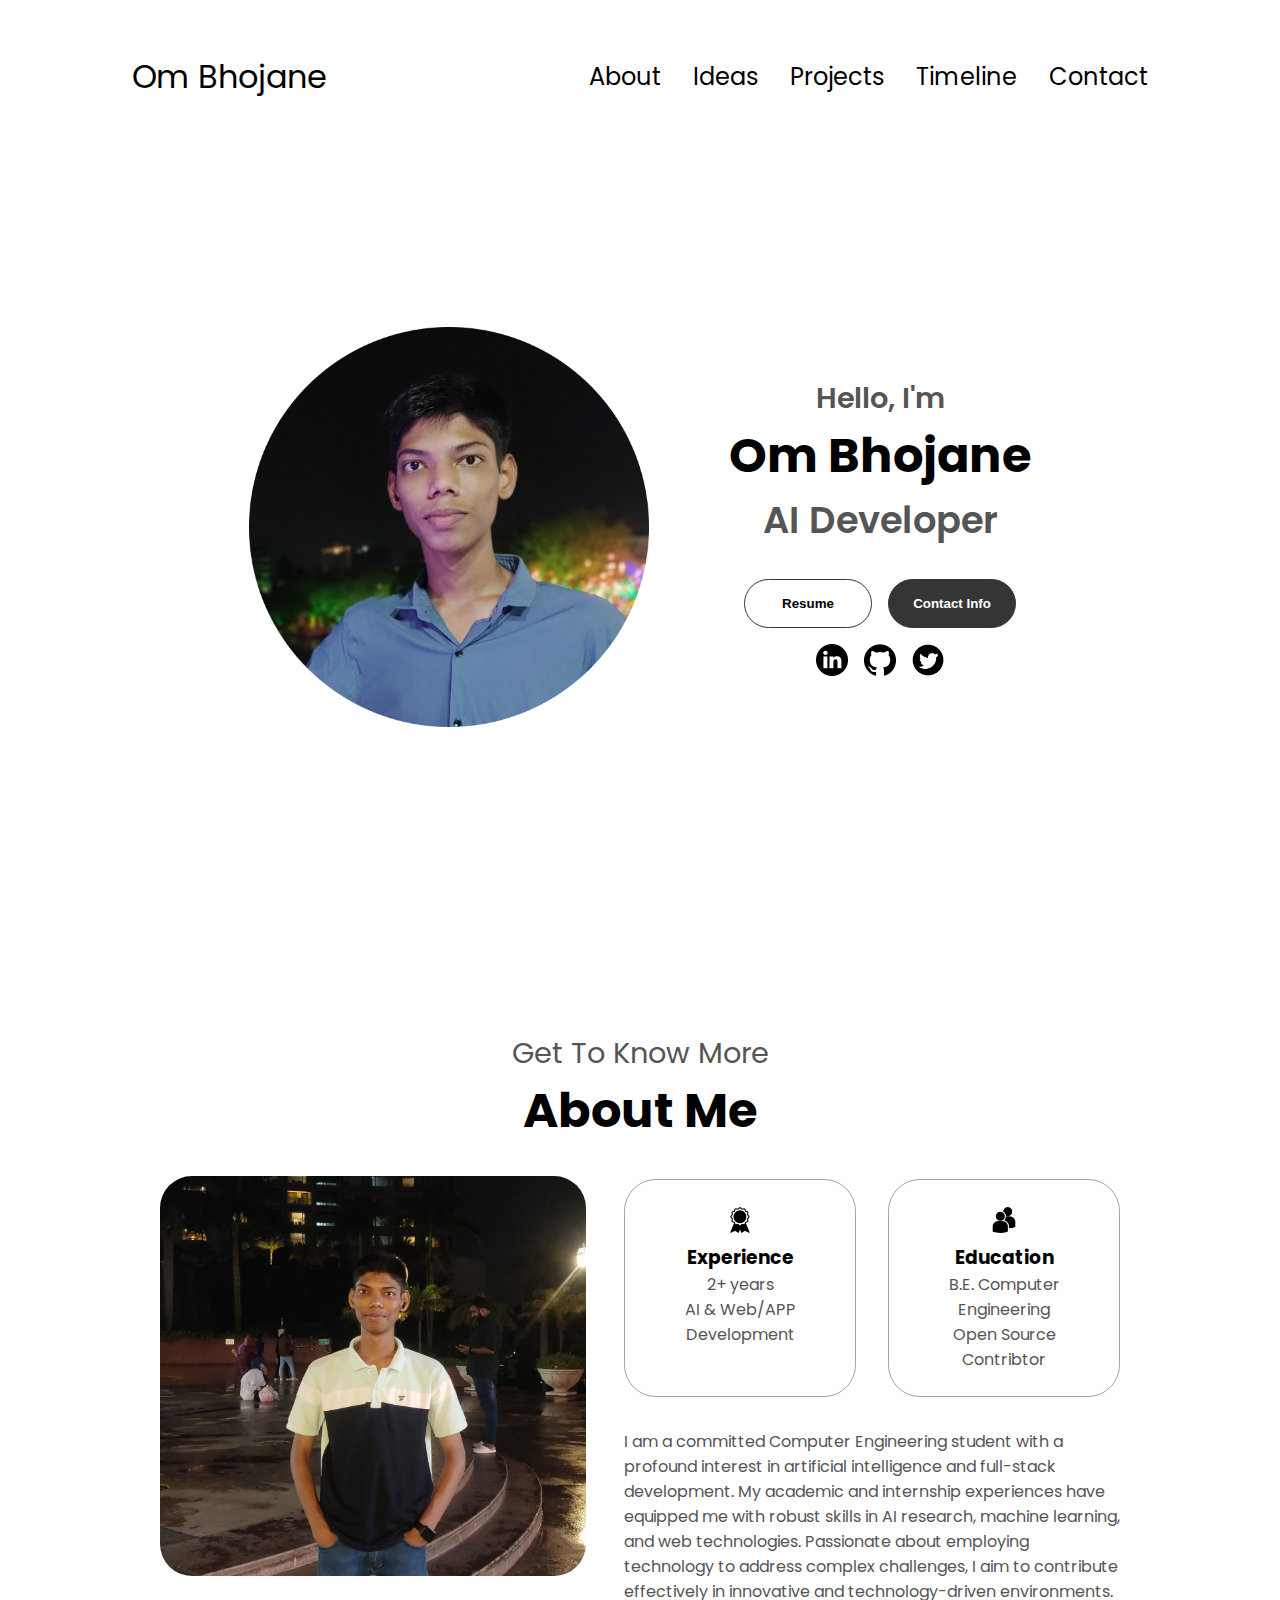
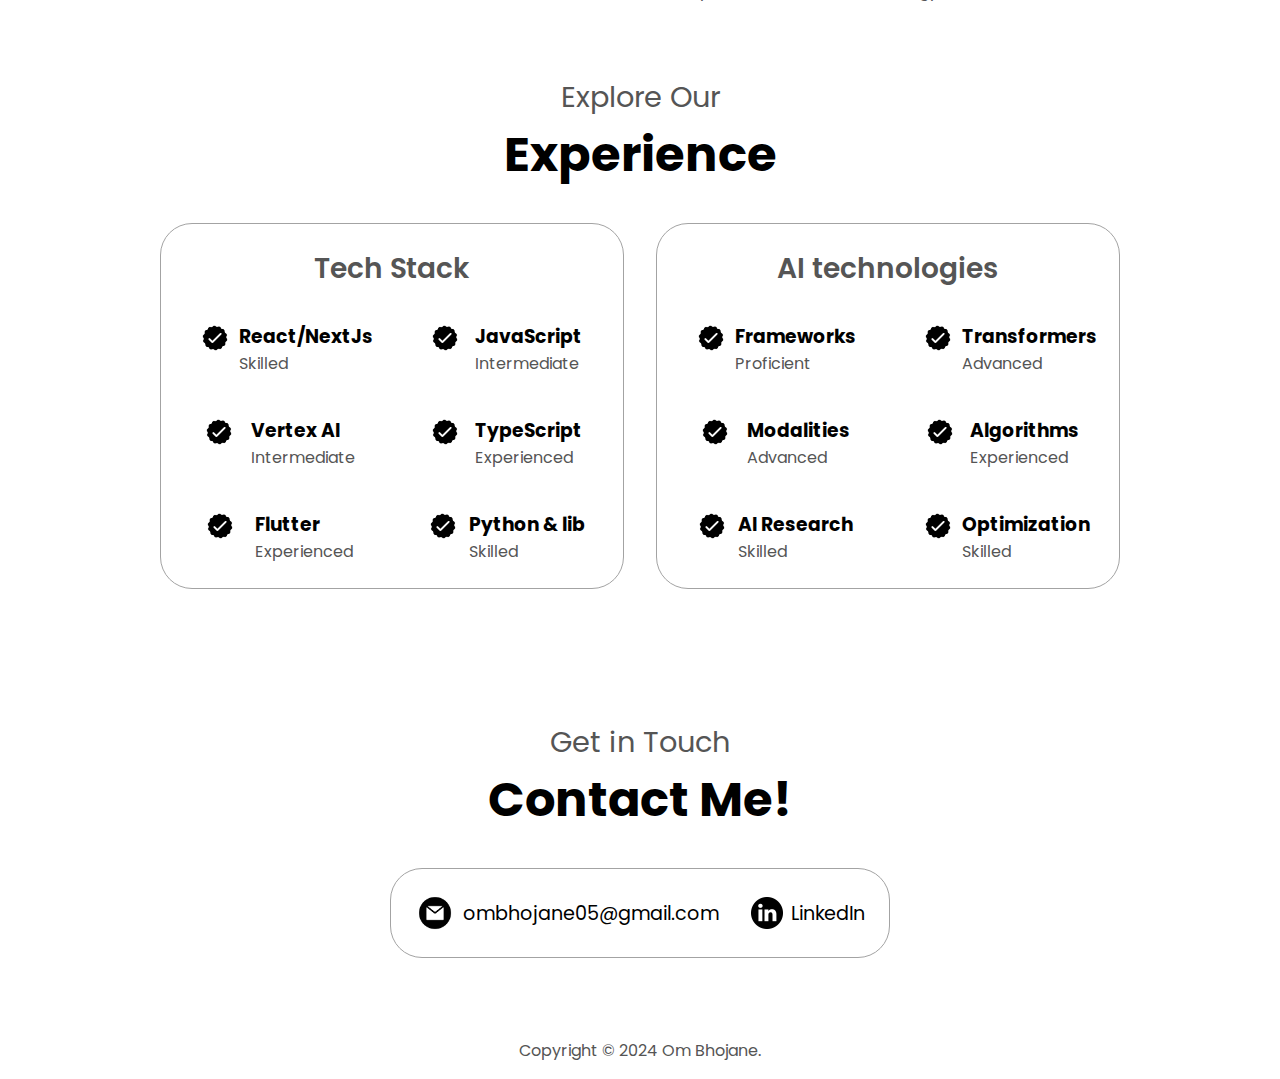
==== templates/index.html @ f664e71f "flask support" ====
<!DOCTYPE html>
<html lang="en">
  <head>
    <meta charset="UTF-8" />
    <meta http-equiv="X-UA-Compatible" content="IE=edge" />
    <meta name="viewport" content="width=device-width, initial-scale=1.0" />
    <title>Om Bhojane</title>
    <link rel="stylesheet" href="/static/css/style.css"/>
    <link rel="stylesheet" href="/static/css/mediastyle.css" />
  </head>
  <body>
    <nav id="desktop-nav">
      <div class="logo">Om Bhojane</div>
      <div>
        <ul class="nav-links">
          <li><a href="#about">About</a></li>
          <li><a href="/ideas">Ideas</a></li>
          <li><a href="/projects">Projects</a></li>
          <li><a href="/timeline">Timeline</a></li>
          <li><a href="#contact">Contact</a></li>
        </ul>
      </div>
    </nav>
    <nav id="hamburger-nav">
      <div class="logo">Om Bhojane</div>
      <div class="hamburger-menu">
        <div class="hamburger-icon" onclick="toggleMenu()">
          <span></span>
          <span></span>
          <span></span>
        </div>
        <div class="menu-links">
          <li><a href="#about" onclick="toggleMenu()">About</a></li>
          <li><a href="/ideas">Ideas</a></li>
          <li><a href="/projects">Projects</a></li>
          <li><a href="/timeline">Timeline</a></li>
          <li><a href="#contact" onclick="toggleMenu()">Contact</a></li>
        </div>
      </div>
    </nav>
    <section id="profile">
      <div class="section__pic-container">
        <img src="/static/assets/omprofile.png" alt="om" />
      </div>
      <div class="section__text">
        <p class="section__text__p1">Hello, I'm</p>
        <h1 class="title">Om Bhojane</h1>
        <p class="section__text__p2">AI Developer</p>
        <div class="btn-container">
          <button
            class="btn btn-color-2"
            onclick="window.open('/static/assets/resume.pdf')"
          >
            Resume
          </button>
          <button class="btn btn-color-1" onclick="location.href='./#contact'">
            Contact Info
          </button>
        </div>
        <div id="socials-container">
          <img
            src="/static/assets/linkedin.png"
            alt="My LinkedIn profile"
            class="icon"
            onclick="location.href='https://www.linkedin.com/in/om-bhojane/'"
            target="_blank"
          />
          <img
            src="/static/assets/github.png"
            alt="My Github profile"
            class="icon"
            onclick="location.href='https://github.com/ombhojane'"
            target="_blank"
          />
          <img
          src="/static/assets/twitter-logo-png-round-6.png"
          alt="twitter"
          class="icon"
          onclick="location.href='https://x.com/ombhojane05'"
          target="_blank"
      />
        </div>
    </section>
    <section id="about">
      <p class="section__text__p1">Get To Know More</p>
      <h1 class="title">About Me</h1>
      <div class="section-container">
        <div class="section__pic-container">
          <img
            src="/static/assets/omabout.jpg"
            alt="Profile picture"
            class="about-pic"
          />
        </div>
        <div class="about-details-container">
          <div class="about-containers">
            <div class="details-container">
              <img
                src="/static/assets/experience.png"
                alt="Experience icon"
                class="icon"
              />
              <h3>Experience</h3>
              <p>2+ years <br />AI & Web/APP Development </p>
            </div>
            <div class="details-container">
              <img
                src="/static/assets/education.png"
                alt="Education icon"
                class="icon"
              />
              <h3>Education</h3>
              <p>B.E. Computer Engineering<br />Open Source Contribtor</p>
            </div>
          </div>
          <div class="text-container">
            <p>
              I am a committed Computer Engineering student with a profound interest in artificial intelligence and full-stack development. My academic and internship experiences have equipped me with robust skills in AI research, machine learning, and web technologies. Passionate about employing technology to address complex challenges, I aim to contribute effectively in innovative and technology-driven environments.
            </p>
            
          </div>
        </div>
      </div>
      
    </section>
    <section id="experience">
      <p class="section__text__p1">Explore Our</p>
      <h1 class="title">Experience</h1>
      <div class="experience-details-container">
        <div class="about-containers">
          <div class="details-container">
            <h2 class="experience-sub-title">  Tech Stack</h2>
            <div class="article-container">
              <article>
                <img
                  src="/static/assets/checkmark.png"
                  alt="Experience icon"
                  class="icon"
                />
                <div>
                  <h3>React/NextJs</h3>
                  <p>Skilled</p>
                </div>
              </article>
              <article>
                <img
                  src="/static/assets/checkmark.png"
                  alt="Experience icon"
                  class="icon"
                />
                <div>
                  <h3>JavaScript</h3>
                  <p>Intermediate</p>
                </div>
              </article>
              <article>
                <img
                  src="/static/assets/checkmark.png"
                  alt="Experience icon"
                  class="icon"
                />
                <div>
                  <h3>Vertex AI</h3>
                  <p>Intermediate</p>
                </div>
              </article>
              <article>
                <img
                  src="/static/assets/checkmark.png"
                  alt="Experience icon"
                  class="icon"
                />
                <div>
                  <h3>TypeScript  </h3>
                  <p>Experienced</p>
                </div>
              </article>
              <article>
                <img
                  src="/static/assets/checkmark.png"
                  alt="Experience icon"
                  class="icon"
                />
                <div>
                  <h3>Flutter</h3>
                  <p>Experienced</p>
                </div>
              </article>
              <article>
                <img
                  src="/static/assets/checkmark.png"
                  alt="Experience icon"
                  class="icon"
                />
                <div>
                  <h3>Python & lib</h3>
                  <p>Skilled</p>
                </div>
              </article>
            </div>
          </div>
          <div class="details-container">
            <h2 class="experience-sub-title">AI technologies</h2>
            <div class="article-container">
              <article>
                <img src="/static/assets/checkmark.png" alt="Experience icon" class="icon" />
                <div>
                  <h3>Frameworks</h3>
                  <p>Proficient</p>
                </div>
              </article>
              <article>
                <img src="/static/assets/checkmark.png" alt="Experience icon" class="icon" />
                <div>
                  <h3>Transformers</h3>
                  <p>Advanced</p>
                </div>
              </article>
              <article>
                <img src="/static/assets/checkmark.png" alt="Experience icon" class="icon" />
                <div>
                  <h3>Modalities</h3>
                  <p>Advanced</p>
                </div>
              </article>
              <article>
                <img src="/static/assets/checkmark.png" alt="Experience icon" class="icon" />
                <div>
                  <h3>Algorithms</h3>
                  <p>Experienced</p>
                </div>
              </article>
              <article>
                <img src="/static/assets/checkmark.png" alt="Experience icon" class="icon" />
                <div>
                  <h3>AI Research</h3>
                  <p>Skilled</p>
                </div>
              </article>
              <article>
                <img src="/static/assets/checkmark.png" alt="Experience icon" class="icon" />
                <div>
                  <h3>Optimization</h3>
                  <p>Skilled</p>
                </div>
              </article>
              
            </div>
          </div>
        </div>
      </div>
    </section>

    <section id="contact">
      <p class="section__text__p1">Get in Touch</p>
      <h1 class="title">Contact Me!</h1>
      <div class="contact-info-upper-container">
        <div class="contact-info-container">
          <img
            src="/static/assets/email.png"
            alt="Email icon"
            class="icon contact-icon email-icon"
          />
          <p><a href="mailto:examplemail@gmail.com">ombhojane05@gmail.com</a></p>
        </div>
        <div class="contact-info-container">
          <img
            src="/static/assets/linkedin.png"
            alt="LinkedIn icon"
            class="icon contact-icon"
          />
          <p><a href="https://www.linkedin.com/in/om-bhojane/">LinkedIn</a></p>
        </div>
      </div>
    </section>
    <footer>
      <p>Copyright &#169; 2024 Om Bhojane.</p>
    </footer>
    <script src="script.js"></script>
  </body>
</html>
---- static/css/style.css ----
/* GENERAL */

@import url("https://fonts.googleapis.com/css2?family=Poppins:wght@300;400;500;600&display=swap");

* {
  margin: 0;
  padding: 0;
}

body {
  font-family: "Poppins", sans-serif;
}

html {
  scroll-behavior: smooth;
}

p {
  color: rgb(85, 85, 85);
}

/* TRANSITION */

a,
.btn {
  transition: all 300ms ease;
}

/* DESKTOP NAV */

nav,
.nav-links {
  display: flex;
}

nav {
  justify-content: space-around;
  align-items: center;
  height: 17vh;
}

.nav-links {
  gap: 2rem;
  list-style: none;
  font-size: 1.5rem;
}

a {
  color: black;
  text-decoration: none;
  text-decoration-color: white;
}

a:hover {
  color: grey;
  text-decoration: underline;
  text-underline-offset: 1rem;
  text-decoration-color: rgb(181, 181, 181);
}

.logo {
  font-size: 2rem;
}

.logo:hover {
  cursor: default;
}

/* HAMBURGER MENU */

#hamburger-nav {
  display: none;
}

.hamburger-menu {
  position: relative;
  display: inline-block;
}

.hamburger-icon {
  display: flex;
  flex-direction: column;
  justify-content: space-between;
  height: 24px;
  width: 30px;
  cursor: pointer;
}

.hamburger-icon span {
  width: 100%;
  height: 2px;
  background-color: black;
  transition: all 0.3 ease-in-out;
}

.menu-links {
  position: absolute;
  top: 100%;
  right: 0;
  background-color: white;
  width: fit-content;
  max-height: 0;
  overflow: hidden;
  transition: all 0.3 ease-in-out;
}

.menu-links a {
  display: block;
  padding: 10px;
  text-align: center;
  font-size: 1.5rem;
  color: black;
  text-decoration: none;
  transition: all 0.3 ease-in-out;
}

.menu-links li {
  list-style: none;
}

.menu-links.open {
  max-height: 300px;
}

.hamburger-icon.open span:first-child {
  transform: rotate(45deg) translate(10px, 5px);
}

.hamburger-icon.open span:nth-child(2) {
  opacity: 0;
}

.hamburger-icon.open span:last-child {
  transform: rotate(-45deg) translate(10px, -5px);
}

.hamburger-icon span:first-child {
  transform: none;
}

.hamburger-icon span:first-child {
  opacity: 1;
}

.hamburger-icon span:first-child {
  transform: none;
}

/* SECTIONS */

section {
  padding-top: 4vh;
  height: auto; /* Changed from 96vh to auto */
  margin: 0 10rem;
  box-sizing: border-box;
  min-height: fit-content;
  padding-bottom: 4vh; /* Added padding-bottom for consistent spacing */
}

.section-container {
  display: flex;
}

/* PROFILE SECTION */

#profile {
  display: flex;
  justify-content: center;
  gap: 5rem;
  height: 80vh;
}

.section__pic-container {
  display: flex;
  height: 400px;
  width: 400px;
  margin: auto 0;
}

.section__text {
  align-self: center;
  text-align: center;
}

.section__text p {
  font-weight: 600;
}

.section__text__p1 {
  text-align: center;
  font-size: 1.8rem;
}

.section__text__p2 {
  font-size: 2.3rem;
  margin-bottom: 1rem;
  padding-bottom: 15px;
}

.title {
  font-size: 3rem;
  text-align: center;
}

#socials-container {
  display: flex;
  justify-content: center;
  margin-top: 1rem;
  gap: 1rem;
}

/* ICONS */

.icon {
  cursor: pointer;
  height: 2rem;
}

/* BUTTONS */

.btn-container {
  display: flex;
  justify-content: center;
  gap: 1rem;
}

.btn {
  font-weight: 600;
  transition: all 300ms ease;
  padding: 1rem;
  width: 8rem;
  border-radius: 2rem;
}

.btn-color-1,
.btn-color-2 {
  border: rgb(53, 53, 53) 0.1rem solid;
}

.btn-color-1:hover,
.btn-color-2:hover {
  cursor: pointer;
}

.btn-color-1,
.btn-color-2:hover {
  background: rgb(53, 53, 53);
  color: white;
}

.btn-color-1:hover {
  background: rgb(0, 0, 0);
}

.btn-color-2 {
  background: none;
}

.btn-color-2:hover {
  border: rgb(255, 255, 255) 0.1rem solid;
}

.btn-container {
  gap: 1rem;
}

/* ABOUT SECTION */

#about {
  position: relative;
}

.about-containers {
  gap: 2rem;
  margin-bottom: 2rem;
  margin-top: 2rem;
}

.about-details-container {
  justify-content: center;
  flex-direction: column;
}

.about-containers,
.about-details-container {
  display: flex;
}

.about-pic {
  border-radius: 2rem;
}

.arrow {
  position: absolute;
  right: -5rem;
  bottom: 2.5rem;
}

.show-more{
   
        justify-content: center;
        bottom: 2.5rem;
        text-align: center;
        display: flex; /* Use flexbox to place items in the same row */
        align-items: center; /* Vertically align items in the center */
        
}

.details-container {
  padding: 1.5rem;
  flex: 1;
  background: white;
  border-radius: 2rem;
  border: rgb(53, 53, 53) 0.1rem solid;
  border-color: rgb(163, 163, 163);
  text-align: center;
}

.section-container {
  gap: 4rem;
  height: 80%;
}

.section__pic-container {
  height: 400px;
  width: 400px;
  margin: auto 0;
}

/* EXPERIENCE SECTION */

#experience {
  position: relative;
  margin-bottom: 2rem; /* Added margin-bottom to reduce space after this section */
}

.experience-sub-title {
  color: rgb(85, 85, 85);
  font-weight: 600;
  font-size: 1.75rem;
  margin-bottom: 2rem;
}

.experience-details-container {
  display: flex;
  justify-content: center;
  flex-direction: column;
}

.article-container {
  display: flex;
  text-align: initial;
  flex-wrap: wrap;
  flex-direction: row;
  gap: 2.5rem;
  justify-content: space-around;
}

article {
  display: flex;
  width: 10rem;
  justify-content: space-around;
  gap: 0.5rem;
}

article .icon {
  cursor: default;
}

/* PROJECTS SECTION */

#projects {
  position: relative;
}

.color-container {
  border-color: rgb(163, 163, 163);
  background: rgb(250, 250, 250);
}

.project-img {
  border-radius: 2rem;
  width: 90%;
  height: 90%;
}

.project-title {
  margin: 1rem;
  color: black;
}

.project-btn {
  color: black;
  border-color: rgb(163, 163, 163);
}

/* CONTACT */

#contact {
  display: flex;
  justify-content: center;
  flex-direction: column;
  height: auto; /* Changed from 70vh to auto */
  padding-top: 2rem; /* Adjusted padding for better spacing */
  padding-bottom: 2rem; /* Adjusted padding for better spacing */
}


.contact-info-upper-container {
  display: flex;
  justify-content: center;
  border-radius: 2rem;
  border: rgb(53, 53, 53) 0.1rem solid;
  border-color: rgb(163, 163, 163);
  background: (250, 250, 250);
  margin: 2rem auto;
  padding: 0.5rem;
}

.contact-info-container {
  display: flex;
  align-items: center;
  justify-content: center;
  gap: 0.5rem;
  margin: 1rem;
}

.contact-info-container p {
  font-size: larger;
}

.contact-icon {
  cursor: default;
}

.email-icon {
  height: 2.5rem;
}

/* FOOTER SECTION */

footer {
  height: auto; /* Changed from 26vh to auto */
  margin: 0 1rem;
  padding: 1rem 0; /* Added padding for consistent spacing */
}

footer p {
  text-align: center;
}

/* .show-more{
    text-align: center;
    font-size: 1.5rem;
    font-weight: bold;
    border: 10px solid gray;
    width: 200px;
} */
---- static/css/mediastyle.css ----
/* Adjustments for screens with a maximum width of 1400px */
@media screen and (max-width: 1400px) {
    #profile {
      height: 83vh;
      margin-bottom: 6rem;
    }
  
    .about-containers {
      flex-wrap: wrap;
    }
  
    #contact,
    #projects {
      height: fit-content;
    }
  }
  
  /* Adjustments for screens with a maximum width of 1200px */
  @media screen and (max-width: 1200px) {
    #desktop-nav {
      display: none;
    }
  
    #hamburger-nav {
      display: flex;
    }
  
    #experience,
    .experience-details-container {
      margin-top: 2rem;
    }
  
    #profile,
    .section-container {
      display: block;
    }
  
    .arrow {
      display: none;
    }
  
    section,
    .section-container {
      height: fit-content;
    }
  
    section {
      margin: 0 5%;
    }
  
    .section__pic-container {
      width: 275px;
      height: 275px;
      margin: 0 auto 2rem;
    }
  
    .about-containers {
      margin-top: 0;
    }
  }
  
  /* Adjustments for screens with a maximum width of 600px (Mobile) */
  @media screen and (max-width: 600px) {
    #contact,
    footer {
      height: 40vh;
    }
  
    #profile {
      height: 83vh;
      margin-bottom: 0;
    }
  
    article {
      font-size: 1rem;
    }
  
    footer nav {
      height: fit-content;
      margin-bottom: 2rem;
    }
  
    .about-containers,
    .contact-info-upper-container,
    .btn-container {
      flex-wrap: wrap;
    }
  
    .contact-info-container {
      margin: 0;
    }
  
    .contact-info-container p,
    .nav-links li a {
      font-size: 1rem;
    }
  
    .experience-sub-title {
      font-size: 1.25rem;
    }
  
    .logo {
      font-size: 1.5rem;
    }
  
    .nav-links {
      flex-direction: column;
      gap: 0.5rem;
      text-align: center;
    }
  
    .section__pic-container {
      width: auto;
      height: 46vw;
      justify-content: center;
    }
  
    .section__text__p2 {
      font-size: 1.25rem;
    }
  
    .title {
      font-size: 2rem;
    }
  
    .text-container {
      text-align: justify;
    }
  }
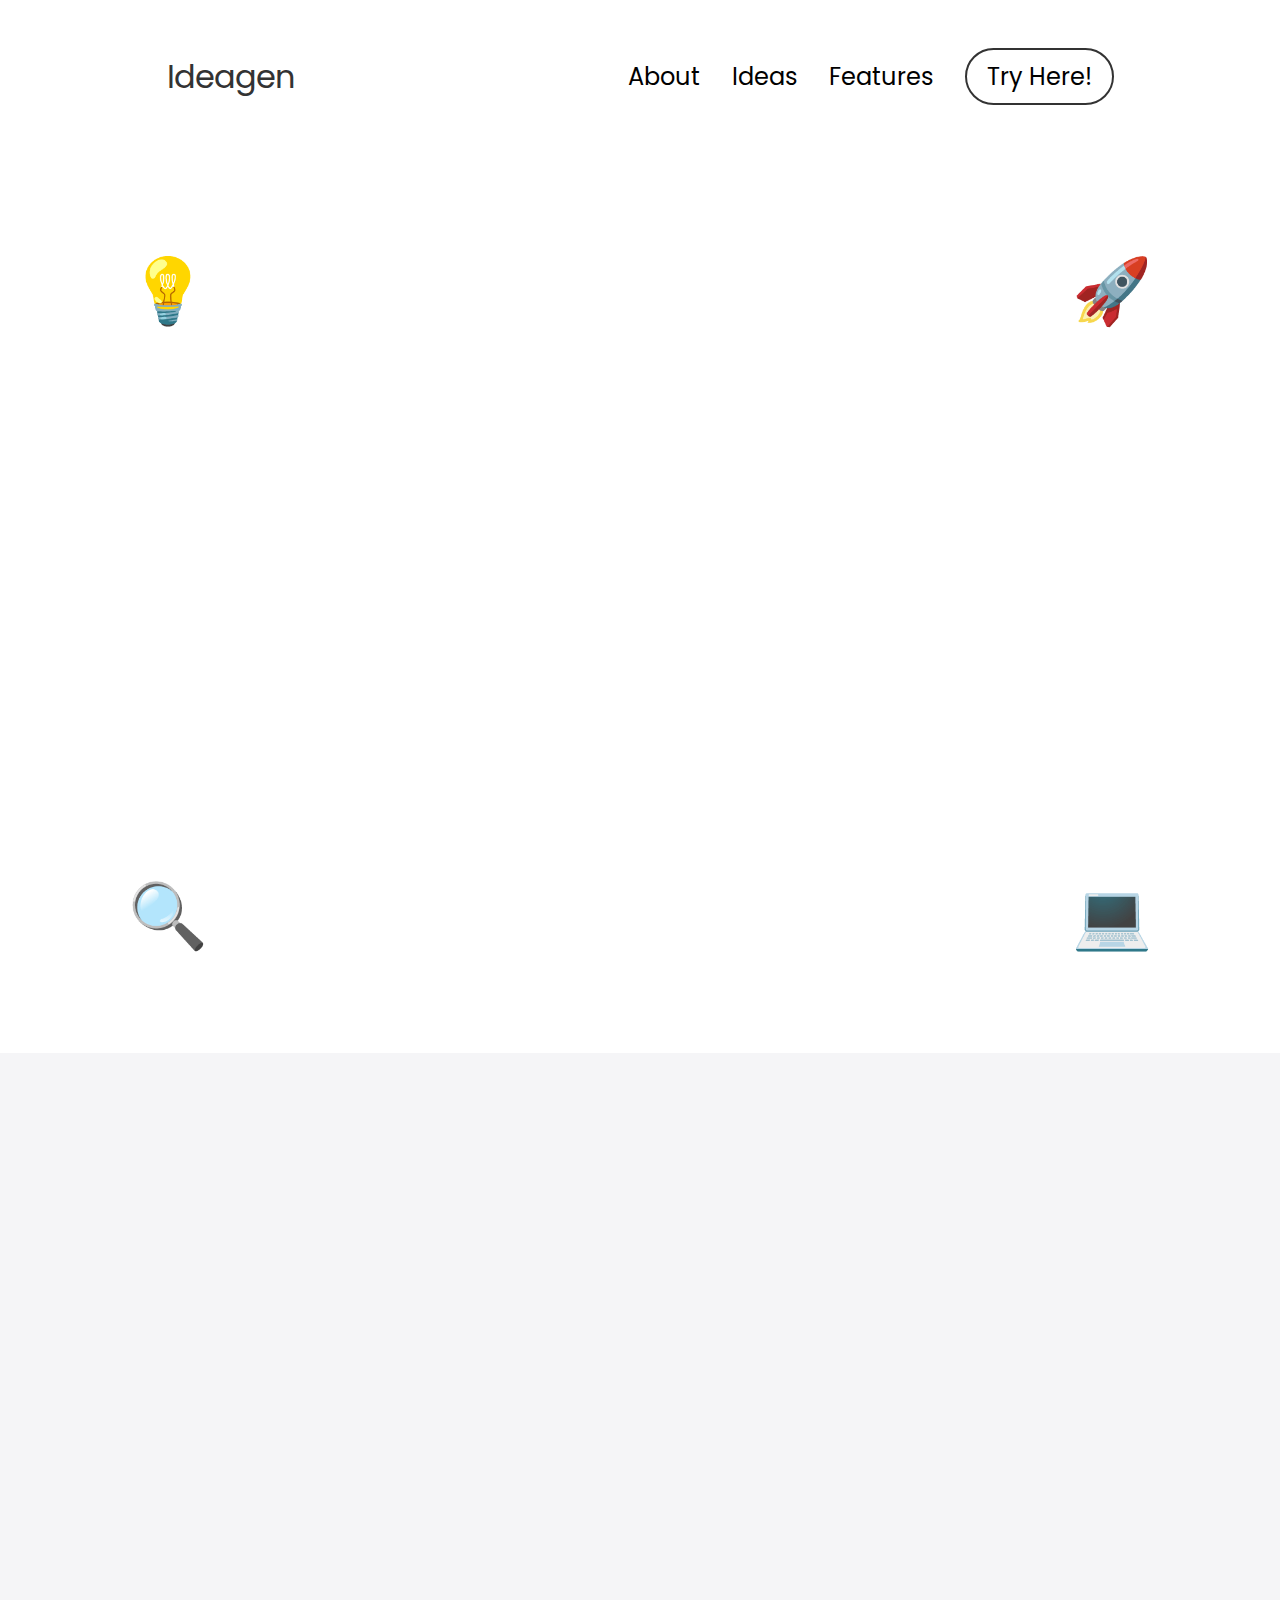
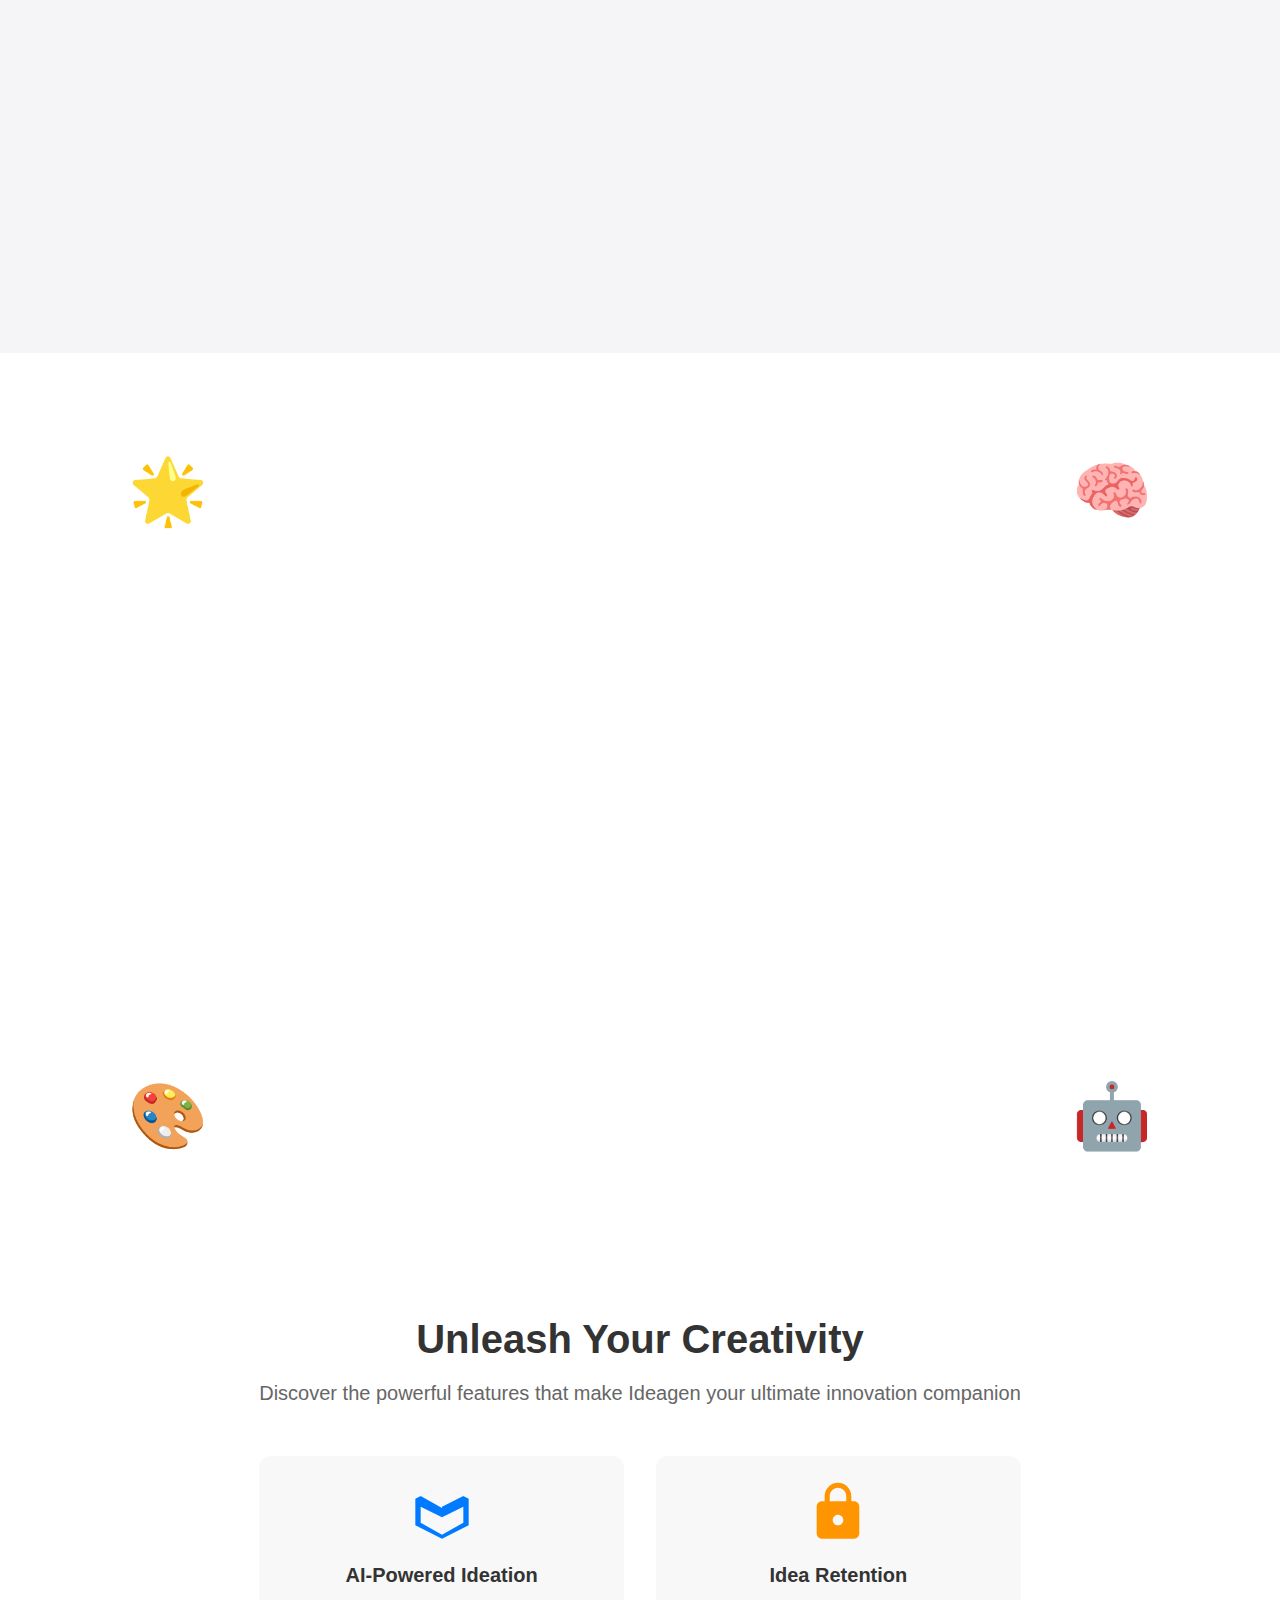
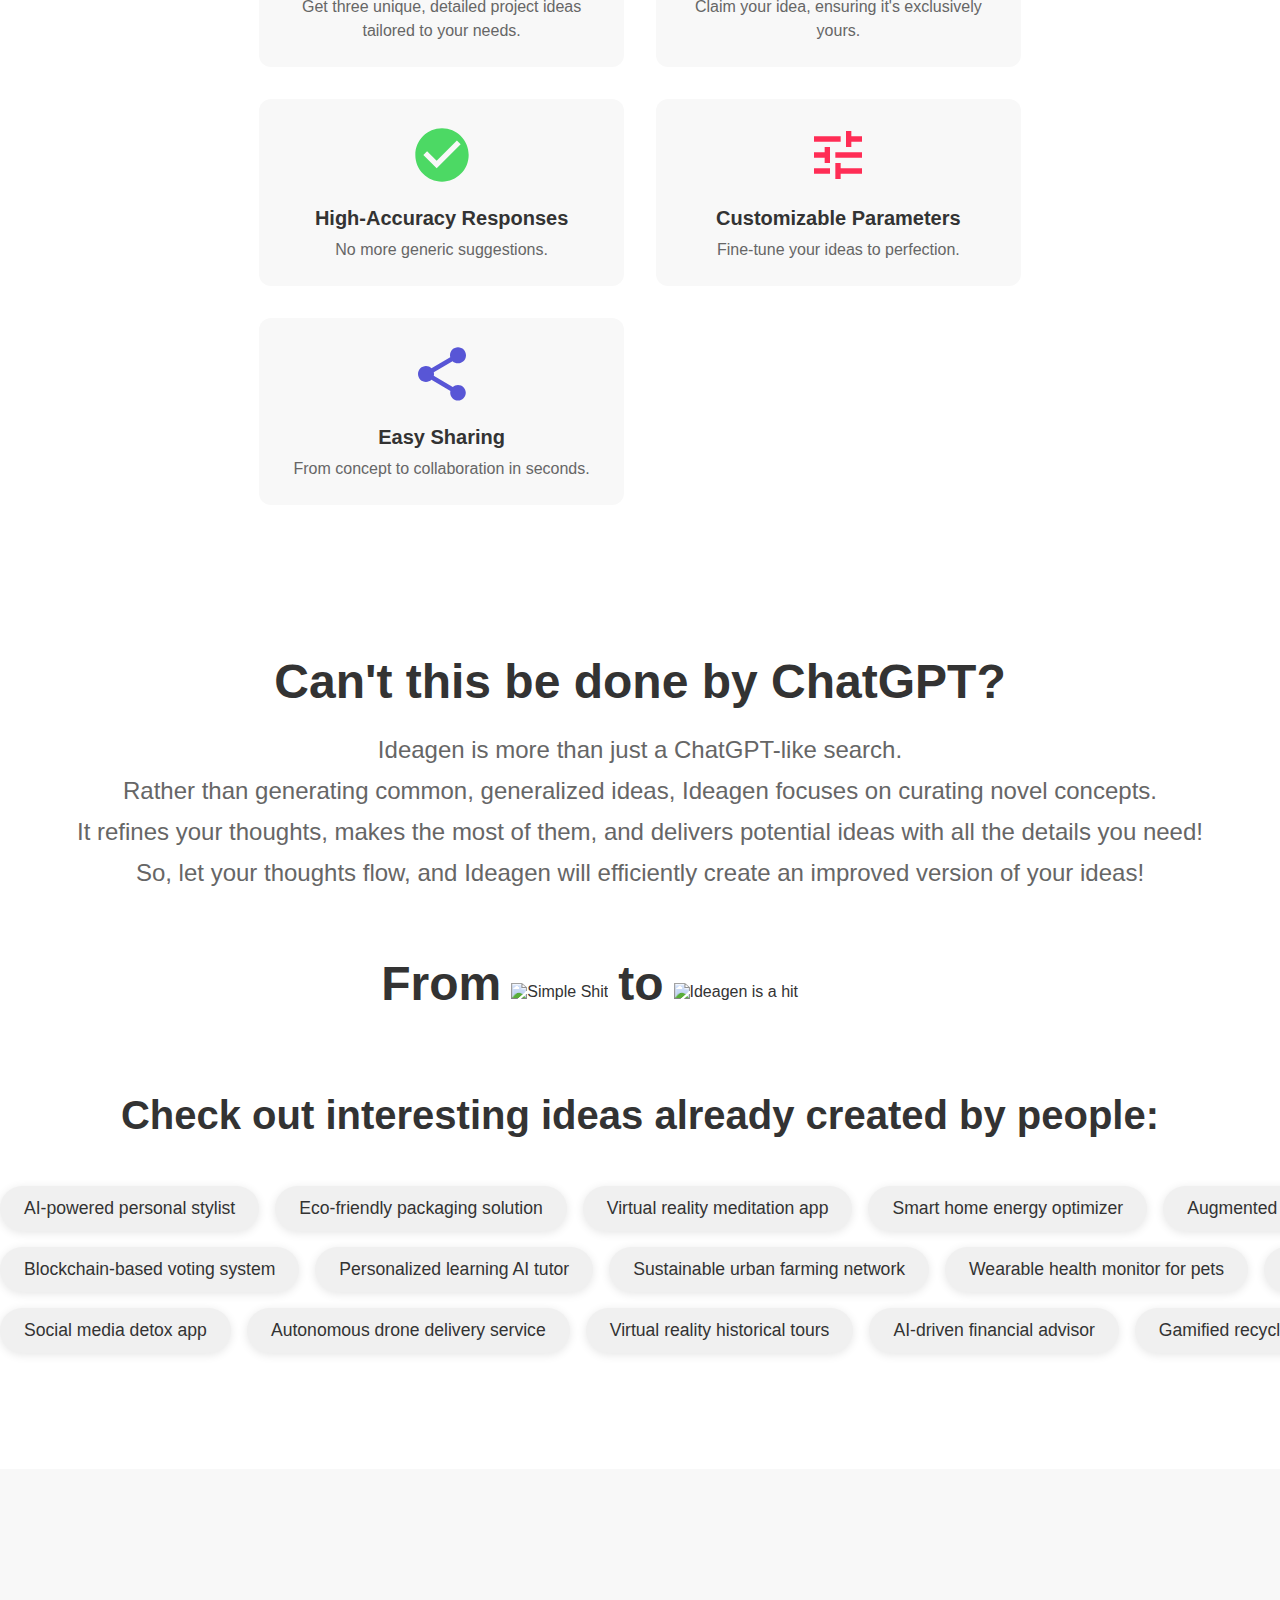
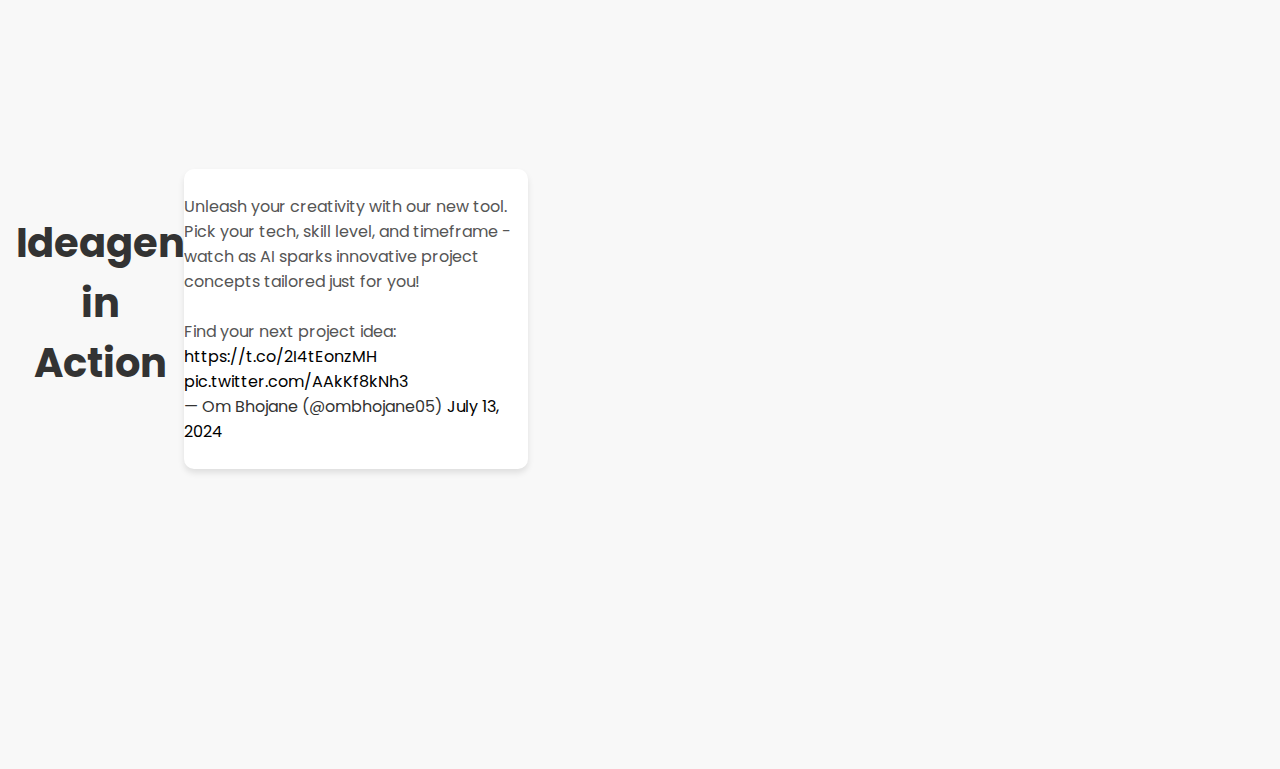
==== commit a1c4f336: "improved" ====
--- a/templates/index.html
+++ b/templates/index.html
@@ -4,25 +4,24 @@
     <meta charset="UTF-8" />
     <meta http-equiv="X-UA-Compatible" content="IE=edge" />
     <meta name="viewport" content="width=device-width, initial-scale=1.0" />
-    <title>Om Bhojane</title>
-    <link rel="stylesheet" href="/static/css/style.css"/>
+    <title>Ideagen</title>
     <link rel="stylesheet" href="/static/css/mediastyle.css" />
+    <link rel="stylesheet" href="/static/css/style.css" />
   </head>
   <body>
     <nav id="desktop-nav">
-      <div class="logo">Om Bhojane</div>
+      <div class="logo">Ideagen</div>
       <div>
         <ul class="nav-links">
           <li><a href="#about">About</a></li>
           <li><a href="/ideas">Ideas</a></li>
-          <li><a href="/projects">Projects</a></li>
-          <li><a href="/timeline">Timeline</a></li>
-          <li><a href="#contact">Contact</a></li>
+          <li><a href="#key-features">Features</a></li>
+          <li><a href="/ideagen" style="border: 2px solid #333; border-radius: 50px; padding: 10px 20px;">Try Here!</a></li>
         </ul>
       </div>
     </nav>
     <nav id="hamburger-nav">
-      <div class="logo">Om Bhojane</div>
+      <div class="logo">Ideagen</div>
       <div class="hamburger-menu">
         <div class="hamburger-icon" onclick="toggleMenu()">
           <span></span>
@@ -30,252 +29,270 @@
           <span></span>
         </div>
         <div class="menu-links">
-          <li><a href="#about" onclick="toggleMenu()">About</a></li>
+          <li><a href="#about">About</a></li>
           <li><a href="/ideas">Ideas</a></li>
-          <li><a href="/projects">Projects</a></li>
-          <li><a href="/timeline">Timeline</a></li>
-          <li><a href="#contact" onclick="toggleMenu()">Contact</a></li>
+          <li><a href="/ideagen">Try Out Now</a></li>
         </div>
       </div>
     </nav>
-    <section id="profile">
-      <div class="section__pic-container">
-        <img src="/static/assets/omprofile.png" alt="om" />
-      </div>
-      <div class="section__text">
-        <p class="section__text__p1">Hello, I'm</p>
-        <h1 class="title">Om Bhojane</h1>
-        <p class="section__text__p2">AI Developer</p>
-        <div class="btn-container">
-          <button
-            class="btn btn-color-2"
-            onclick="window.open('/static/assets/resume.pdf')"
-          >
-            Resume
-          </button>
-          <button class="btn btn-color-1" onclick="location.href='./#contact'">
-            Contact Info
-          </button>
-        </div>
-        <div id="socials-container">
-          <img
-            src="/static/assets/linkedin.png"
-            alt="My LinkedIn profile"
-            class="icon"
-            onclick="location.href='https://www.linkedin.com/in/om-bhojane/'"
-            target="_blank"
-          />
-          <img
-            src="/static/assets/github.png"
-            alt="My Github profile"
-            class="icon"
-            onclick="location.href='https://github.com/ombhojane'"
-            target="_blank"
-          />
-          <img
-          src="/static/assets/twitter-logo-png-round-6.png"
-          alt="twitter"
-          class="icon"
-          onclick="location.href='https://x.com/ombhojane05'"
-          target="_blank"
-      />
-        </div>
-    </section>
-    <section id="about">
-      <p class="section__text__p1">Get To Know More</p>
-      <h1 class="title">About Me</h1>
-      <div class="section-container">
-        <div class="section__pic-container">
-          <img
-            src="/static/assets/omabout.jpg"
-            alt="Profile picture"
-            class="about-pic"
-          />
-        </div>
-        <div class="about-details-container">
-          <div class="about-containers">
-            <div class="details-container">
-              <img
-                src="/static/assets/experience.png"
-                alt="Experience icon"
-                class="icon"
-              />
-              <h3>Experience</h3>
-              <p>2+ years <br />AI & Web/APP Development </p>
+    <section id="hero">
+      <div class="hero-content">
+          <h1 class="hero-title">In a world overflowing with information...</h1>
+          <h2 class="hero-subtitle">Finding that one brilliant idea feels impossible.</h2>
+      </div>
+      <div class="sticker top-left">💡</div>
+      <div class="sticker top-right">🚀</div>
+      <div class="sticker bottom-left">🔍</div>
+      <div class="sticker bottom-right">💻</div>
+  </section>
+  
+  <section id="problem-statement">
+    <div class="problem-content-wrapper">
+        <h2 class="problem-title fade-in">The Challenge</h2>
+        <div class="problem-content fade-in">
+            <p class="problem-desc">Every year, thousands of tech students face the same struggle...</p>
+            
+            <div class="students-visual">
+                <div class="student pop-in">
+                    <svg class="student-icon" xmlns="http://www.w3.org/2000/svg" viewBox="0 0 24 24">
+                        <path d="M12 12c2.21 0 4-1.79 4-4s-1.79-4-4-4-4 1.79-4 4 1.79 4 4 4zm0 2c-2.67 0-8 1.34-8 4v2h16v-2c0-2.66-5.33-4-8-4z"/>
+                    </svg>
+                    <div class="thought-bubble">
+                        <span class="generic-idea">Generic Idea</span>
+                        <span class="checkmark">✓</span>
+                    </div>
+                </div>
+                <div class="student pop-in">
+                    <svg class="student-icon" xmlns="http://www.w3.org/2000/svg" viewBox="0 0 24 24">
+                        <path d="M12 12c2.21 0 4-1.79 4-4s-1.79-4-4-4-4 1.79-4 4 1.79 4 4 4zm0 2c-2.67 0-8 1.34-8 4v2h16v-2c0-2.66-5.33-4-8-4z"/>
+                    </svg>
+                    <div class="thought-bubble">
+                        <span class="generic-idea">Generic Idea</span>
+                        <span class="checkmark">✓</span>
+                    </div>
+                </div>
+                <div class="student pop-in">
+                    <svg class="student-icon" xmlns="http://www.w3.org/2000/svg" viewBox="0 0 24 24">
+                        <path d="M12 12c2.21 0 4-1.79 4-4s-1.79-4-4-4-4 1.79-4 4 1.79 4 4 4zm0 2c-2.67 0-8 1.34-8 4v2h16v-2c0-2.66-5.33-4-8-4z"/>
+                    </svg>
+                    <div class="thought-bubble">
+                        <span class="generic-idea">Generic Idea</span>
+                        <span class="checkmark">✓</span>
+                    </div>
+                </div>
+                <div class="student pop-in">
+                  <svg class="student-icon" xmlns="http://www.w3.org/2000/svg" viewBox="0 0 24 24">
+                      <path d="M12 12c2.21 0 4-1.79 4-4s-1.79-4-4-4-4 1.79-4 4 1.79 4 4 4zm0 2c-2.67 0-8 1.34-8 4v2h16v-2c0-2.66-5.33-4-8-4z"/>
+                  </svg>
+                  <div class="thought-bubble">
+                      <span class="generic-idea">Generic Idea</span>
+                      <span class="checkmark">✓</span>
+                  </div>
+              </div>
             </div>
-            <div class="details-container">
-              <img
-                src="/static/assets/education.png"
-                alt="Education icon"
-                class="icon"
-              />
-              <h3>Education</h3>
-              <p>B.E. Computer Engineering<br />Open Source Contribtor</p>
-            </div>
-          </div>
-          <div class="text-container">
-            <p>
-              I am a committed Computer Engineering student with a profound interest in artificial intelligence and full-stack development. My academic and internship experiences have equipped me with robust skills in AI research, machine learning, and web technologies. Passionate about employing technology to address complex challenges, I aim to contribute effectively in innovative and technology-driven environments.
-            </p>
-            
-          </div>
-        </div>
-      </div>
-      
-    </section>
-    <section id="experience">
-      <p class="section__text__p1">Explore Our</p>
-      <h1 class="title">Experience</h1>
-      <div class="experience-details-container">
-        <div class="about-containers">
-          <div class="details-container">
-            <h2 class="experience-sub-title">  Tech Stack</h2>
-            <div class="article-container">
-              <article>
-                <img
-                  src="/static/assets/checkmark.png"
-                  alt="Experience icon"
-                  class="icon"
-                />
-                <div>
-                  <h3>React/NextJs</h3>
-                  <p>Skilled</p>
-                </div>
-              </article>
-              <article>
-                <img
-                  src="/static/assets/checkmark.png"
-                  alt="Experience icon"
-                  class="icon"
-                />
-                <div>
-                  <h3>JavaScript</h3>
-                  <p>Intermediate</p>
-                </div>
-              </article>
-              <article>
-                <img
-                  src="/static/assets/checkmark.png"
-                  alt="Experience icon"
-                  class="icon"
-                />
-                <div>
-                  <h3>Vertex AI</h3>
-                  <p>Intermediate</p>
-                </div>
-              </article>
-              <article>
-                <img
-                  src="/static/assets/checkmark.png"
-                  alt="Experience icon"
-                  class="icon"
-                />
-                <div>
-                  <h3>TypeScript  </h3>
-                  <p>Experienced</p>
-                </div>
-              </article>
-              <article>
-                <img
-                  src="/static/assets/checkmark.png"
-                  alt="Experience icon"
-                  class="icon"
-                />
-                <div>
-                  <h3>Flutter</h3>
-                  <p>Experienced</p>
-                </div>
-              </article>
-              <article>
-                <img
-                  src="/static/assets/checkmark.png"
-                  alt="Experience icon"
-                  class="icon"
-                />
-                <div>
-                  <h3>Python & lib</h3>
-                  <p>Skilled</p>
-                </div>
-              </article>
-            </div>
-          </div>
-          <div class="details-container">
-            <h2 class="experience-sub-title">AI technologies</h2>
-            <div class="article-container">
-              <article>
-                <img src="/static/assets/checkmark.png" alt="Experience icon" class="icon" />
-                <div>
-                  <h3>Frameworks</h3>
-                  <p>Proficient</p>
-                </div>
-              </article>
-              <article>
-                <img src="/static/assets/checkmark.png" alt="Experience icon" class="icon" />
-                <div>
-                  <h3>Transformers</h3>
-                  <p>Advanced</p>
-                </div>
-              </article>
-              <article>
-                <img src="/static/assets/checkmark.png" alt="Experience icon" class="icon" />
-                <div>
-                  <h3>Modalities</h3>
-                  <p>Advanced</p>
-                </div>
-              </article>
-              <article>
-                <img src="/static/assets/checkmark.png" alt="Experience icon" class="icon" />
-                <div>
-                  <h3>Algorithms</h3>
-                  <p>Experienced</p>
-                </div>
-              </article>
-              <article>
-                <img src="/static/assets/checkmark.png" alt="Experience icon" class="icon" />
-                <div>
-                  <h3>AI Research</h3>
-                  <p>Skilled</p>
-                </div>
-              </article>
-              <article>
-                <img src="/static/assets/checkmark.png" alt="Experience icon" class="icon" />
-                <div>
-                  <h3>Optimization</h3>
-                  <p>Skilled</p>
-                </div>
-              </article>
-              
-            </div>
-          </div>
-        </div>
-      </div>
-    </section>
-
-    <section id="contact">
-      <p class="section__text__p1">Get in Touch</p>
-      <h1 class="title">Contact Me!</h1>
-      <div class="contact-info-upper-container">
-        <div class="contact-info-container">
-          <img
-            src="/static/assets/email.png"
-            alt="Email icon"
-            class="icon contact-icon email-icon"
-          />
-          <p><a href="mailto:examplemail@gmail.com">ombhojane05@gmail.com</a></p>
-        </div>
-        <div class="contact-info-container">
-          <img
-            src="/static/assets/linkedin.png"
-            alt="LinkedIn icon"
-            class="icon contact-icon"
-          />
-          <p><a href="https://www.linkedin.com/in/om-bhojane/">LinkedIn</a></p>
-        </div>
-      </div>
-    </section>
-    <footer>
-      <p>Copyright &#169; 2024 Om Bhojane.</p>
-    </footer>
-    <script src="script.js"></script>
+            <p class="problem-result fade-in">The result? Repetitive projects. Missed opportunities. Unfulfilled potential.</p>
+        </div>
+    </div>
+    <div class="problem-image-space">
+    </div>
+</section>
+
+  <section id="ideagen-reveal">
+    <div class="reveal-content">
+        <h2 class="reveal-title">Imagine a world where every student has access to unlimited inspiration...</h2>
+        <h3 class="reveal-subtitle">Where AI and human creativity combine to spark innovation.</h3>
+        <h3 class="reveal-subtitle">That world is here.</h3>
+        <h1 class="ideagen-title">Introducing Ideagen</h1>
+        <p class="ideagen-description">Say goodbye to project idea struggles. Ideagen crafts unique, detailed concepts tailored to your needs, going beyond typical search results.</p>
+        <a href="#" class="try-ideagen-btn">Try out Ideagen</a>
+    </div>
+    <div class="sticker top-left">🌟</div>
+    <div class="sticker top-right">🧠</div>
+    <div class="sticker bottom-left">🎨</div>
+    <div class="sticker bottom-right">🤖</div>
+</section>
+
+<section class="ideagen-showcase" id="key-features">
+  <div class="showcase-container">
+    <div class="section-header">
+      <h2 class="section-title">Unleash Your Creativity</h2>
+      <p class="section-description">Discover the powerful features that make Ideagen your ultimate innovation companion</p>
+    </div>
+
+    <div class="features-container">
+      <div class="feature" data-feature="ai-powered">
+        <svg class="icon" viewBox="0 0 24 24">
+          <path d="M12 2L2 7v10l10 5 10-5V7L12 2zm0 18.5L4 16v-6l8 4 8-4v6l-8 4.5zm0-10L4 6l8-4 8 4-8 4z"/>
+        </svg>
+        <h3>AI-Powered Ideation</h3>
+        <p>Get three unique, detailed project ideas tailored to your needs.</p>
+      </div>
+    
+    <div class="feature" data-feature="idea-retention">
+      <svg class="icon" viewBox="0 0 24 24">
+        <path d="M18 8h-1V6c0-2.76-2.24-5-5-5S7 3.24 7 6v2H6c-1.1 0-2 .9-2 2v10c0 1.1.9 2 2 2h12c1.1 0 2-.9 2-2V10c0-1.1-.9-2-2-2zm-6 9c-1.1 0-2-.9-2-2s.9-2 2-2 2 .9 2 2-.9 2-2 2zm3.1-9H8.9V6c0-1.71 1.39-3.1 3.1-3.1 1.71 0 3.1 1.39 3.1 3.1v2z"/>
+      </svg>
+      <h3>Idea Retention</h3>
+      <p>Claim your idea, ensuring it's exclusively yours.</p>
+    </div>
+    
+    <div class="feature" data-feature="high-accuracy">
+      <svg class="icon" viewBox="0 0 24 24">
+        <path d="M12 2C6.48 2 2 6.48 2 12s4.48 10 10 10 10-4.48 10-10S17.52 2 12 2zm-2 15l-5-5 1.41-1.41L10 14.17l7.59-7.59L19 8l-9 9z"/>
+      </svg>
+      <h3>High-Accuracy Responses</h3>
+      <p>No more generic suggestions.</p>
+    </div>
+    
+    <div class="feature" data-feature="customizable">
+      <svg class="icon" viewBox="0 0 24 24">
+        <path d="M3 17v2h6v-2H3zM3 5v2h10V5H3zm10 16v-2h8v-2h-8v-2h-2v6h2zM7 9v2H3v2h4v2h2V9H7zm14 4v-2H11v2h10zm-6-4h2V7h4V5h-4V3h-2v6z"/>
+      </svg>
+      <h3>Customizable Parameters</h3>
+      <p>Fine-tune your ideas to perfection.</p>
+    </div>
+    
+    <div class="feature" data-feature="easy-sharing">
+      <svg class="icon" viewBox="0 0 24 24">
+        <path d="M18 16.08c-.76 0-1.44.3-1.96.77L8.91 12.7c.05-.23.09-.46.09-.7s-.04-.47-.09-.7l7.05-4.11c.54.5 1.25.81 2.04.81 1.66 0 3-1.34 3-3s-1.34-3-3-3-3 1.34-3 3c0 .24.04.47.09.7L8.04 9.81C7.5 9.31 6.79 9 6 9c-1.66 0-3 1.34-3 3s1.34 3 3 3c.79 0 1.5-.31 2.04-.81l7.12 4.16c-.05.21-.08.43-.08.65 0 1.61 1.31 2.92 2.92 2.92 1.61 0 2.92-1.31 2.92-2.92s-1.31-2.92-2.92-2.92z"/>
+      </svg>
+      <h3>Easy Sharing</h3>
+      <p>From concept to collaboration in seconds.</p>
+    </div>
+  </div>
+  </div>
+</section>
+
+<section id="how-it-works">
+  <div class="container">
+    <div class="headline-container">
+      <h2 class="headline">Can't this be done by ChatGPT?</h2>
+      <p class="tagline">Ideagen is more than just a ChatGPT-like search.</p>
+      <p class="tagline">Rather than generating common, generalized ideas, Ideagen focuses on curating novel concepts.</p>
+      <p class="tagline">It refines your thoughts, makes the most of them, and delivers potential ideas with all the details you need!</p>
+      <p class="tagline">So, let your thoughts flow, and Ideagen will efficiently create an improved version of your ideas!</p>   
+     </div>
+
+     <div class="idea-transformation">
+      <span class="headline">From</span>
+      <img src="/static/assets/hit.jpg" alt="Simple Shit" class="transformation-image">
+      <span class="headline">to</span>
+      <img src="/static/assets/ideahit.jpg" alt="Ideagen is a hit" style="width: 20%;" class=" tsx">
+    </div>
+
+    <div class="how-it-works-container"></div>
+    <div class="ideas-showcase">
+      <h3 class="ideas-headline">Check out interesting ideas already created by people:</h3>
+      <div class="ideas-scroll-container">
+        <div class="ideas-row">
+          <div class="idea">AI-powered personal stylist</div>
+          <div class="idea">Eco-friendly packaging solution</div>
+          <div class="idea">Virtual reality meditation app</div>
+          <div class="idea">Smart home energy optimizer</div>
+          <div class="idea">Augmented reality cooking assistant</div>
+          <div class="idea">AI-powered personal stylist</div>
+          <div class="idea">Eco-friendly packaging solution</div>
+          <div class="idea">Virtual reality meditation app</div>
+          <div class="idea">Smart home energy optimizer</div>
+          <div class="idea">Augmented reality cooking assistant</div>
+          <div class="idea">AI-powered personal stylist</div>
+          <div class="idea">Eco-friendly packaging solution</div>
+          <div class="idea">Virtual reality meditation app</div>
+          <div class="idea">Smart home energy optimizer</div>
+          <div class="idea">Augmented reality cooking assistant</div>
+        </div>
+        <div class="ideas-row">
+          <div class="idea">Blockchain-based voting system</div>
+          <div class="idea">Personalized learning AI tutor</div>
+          <div class="idea">Sustainable urban farming network</div>
+          <div class="idea">Wearable health monitor for pets</div>
+          <div class="idea">3D-printed custom prosthetics</div>
+          <div class="idea">AI-powered personal stylist</div>
+          <div class="idea">Eco-friendly packaging solution</div>
+          <div class="idea">Virtual reality meditation app</div>
+          <div class="idea">Smart home energy optimizer</div>
+          <div class="idea">Augmented reality cooking assistant</div>
+          <div class="idea">AI-powered personal stylist</div>
+          <div class="idea">Eco-friendly packaging solution</div>
+          <div class="idea">Virtual reality meditation app</div>
+          <div class="idea">Smart home energy optimizer</div>
+          <div class="idea">Augmented reality cooking assistant</div>
+        </div>
+        <div class="ideas-row">
+          <div class="idea">Social media detox app</div>
+          <div class="idea">Autonomous drone delivery service</div>
+          <div class="idea">Virtual reality historical tours</div>
+          <div class="idea">AI-driven financial advisor</div>
+          <div class="idea">Gamified recycling system</div>
+          <div class="idea">AI-powered personal stylist</div>
+          <div class="idea">Eco-friendly packaging solution</div>
+          <div class="idea">Virtual reality meditation app</div>
+          <div class="idea">Smart home energy optimizer</div>
+          <div class="idea">Augmented reality cooking assistant</div>
+          <div class="idea">AI-powered personal stylist</div>
+          <div class="idea">Eco-friendly packaging solution</div>
+          <div class="idea">Virtual reality meditation app</div>
+          <div class="idea">Smart home energy optimizer</div>
+          <div class="idea">Augmented reality cooking assistant</div>
+        </div>
+      </div>
+    </div>
+  </div>
+</section>
+
+<section class="ideagen-gallery">
+  <h2 class="gallery-title">Ideagen in Action</h2>
+  <div class="gallery-container">
+    <div class="gallery-item twitter-post">
+      <blockquote class="twitter-tweet">
+        <p lang="en" dir="ltr">Unleash your creativity with our new tool. Pick your tech, skill level, and timeframe - watch as AI sparks innovative project concepts tailored just for you!<br><br>Find your next project idea: <a href="https://t.co/2I4tEonzMH">https://t.co/2I4tEonzMH</a> <a href="https://t.co/AAkKf8kNh3">pic.twitter.com/AAkKf8kNh3</a></p>&mdash; Om Bhojane (@ombhojane05) <a href="https://twitter.com/ombhojane05/status/1812144403382698439?ref_src=twsrc%5Etfw">July 13, 2024</a>
+      </blockquote>
+    </div>
+    
+    <!-- Add more gallery items as needed -->
+  </div>
+</section>
+
+<!-- Twitter widgets script -->
+<script async src="https://platform.twitter.com/widgets.js" charset="utf-8"></script>
+
+    <script src="/static/js/script.js"></script>
+    
+
+    <script>
+      function isElementInViewport(el) {
+    const rect = el.getBoundingClientRect();
+    return (
+        rect.top >= 0 &&
+        rect.left >= 0 &&
+        rect.bottom <= (window.innerHeight || document.documentElement.clientHeight) &&
+        rect.right <= (window.innerWidth || document.documentElement.clientWidth)
+    );
+}
+
+function handleScroll() {
+    const elements = document.querySelectorAll('.fade-in, .pop-in');
+    elements.forEach(el => {
+        if (isElementInViewport(el)) {
+            el.classList.add('active');
+        }
+    });
+}
+
+window.addEventListener('scroll', handleScroll);
+window.addEventListener('load', handleScroll);
+
+// Trigger animation on load for this section
+
+
+document.addEventListener('DOMContentLoaded', () => {
+    const revealSection = document.getElementById('ideagen-reveal');
+    const elements = revealSection.querySelectorAll('.reveal-title, .reveal-subtitle, .ideagen-title');
+    
+    elements.forEach((el, index) => {
+        el.style.animationDelay = `${index * 0.5}s`;
+    });
+});
+    </script>
   </body>
 </html>--- a/static/css/style.css
+++ b/static/css/style.css
@@ -146,314 +146,870 @@
   transform: none;
 }
 
-/* SECTIONS */
+
+body, html {
+  margin: 0;
+  padding: 0;
+    font-family: "Poppins", sans-serif;
+ scroll-behavior: smooth;
+  overflow-x: hidden;
+  background-color: #fff;
+  color: #333;
+}
 
 section {
-  padding-top: 4vh;
-  height: auto; /* Changed from 96vh to auto */
-  margin: 0 10rem;
+  min-height: 100vh;
+  display: flex;
+  justify-content: center;
+  align-items: center;
+  padding: 2rem;
   box-sizing: border-box;
-  min-height: fit-content;
-  padding-bottom: 4vh; /* Added padding-bottom for consistent spacing */
-}
-
-.section-container {
-  display: flex;
-}
-
-/* PROFILE SECTION */
-
-#profile {
+}
+
+
+/* Hero Section */
+/* Hero Section */
+
+/* Hero Section */
+#hero {
+  position: relative;
+  overflow: hidden;
+  height: 100vh;
   display: flex;
   justify-content: center;
-  gap: 5rem;
-  height: 80vh;
-}
-
-.section__pic-container {
-  display: flex;
-  height: 400px;
-  width: 400px;
-  margin: auto 0;
-}
-
-.section__text {
-  align-self: center;
+  align-items: center;
+  padding: 1rem;
+}
+
+.hero-content {
   text-align: center;
-}
-
-.section__text p {
+  z-index: 2;
+  max-width: 90%;
+}
+
+.hero-title {
+  font-size: 2.5rem;
   font-weight: 600;
-}
-
-.section__text__p1 {
+  margin-bottom: 1rem;
+  opacity: 0;
+  transform: translateY(50px);
+  animation: fadeInUp 1s forwards;
+}
+
+.hero-subtitle {
+  font-size: 1.5rem;
+  font-weight: 300;
+  opacity: 0;
+  transform: translateY(50px);
+  animation: fadeInUp 1s 0.5s forwards;
+}
+
+.sticker {
+  position: absolute;
+  font-size: 3rem;
+  animation: float 3s ease-in-out infinite;
+}
+
+.top-left {
+  top: 10%;
+  left: 10%;
+}
+
+.top-right {
+  top: 10%;
+  right: 10%;
+}
+
+.bottom-left {
+  bottom: 10%;
+  left: 10%;
+}
+
+.bottom-right {
+  bottom: 10%;
+  right: 10%;
+}
+
+/* Problem Statement Section */
+#problem-statement {
+  background-color: #f5f5f7;
+  padding: 5rem 10%;
+  display: flex;
+  justify-content: space-between;
+  align-items: center;
+}
+
+.problem-content-wrapper {
+  max-width: 50%;
+}
+
+.problem-title {
+  font-size: 3vw;
+  font-weight: 600;
+  margin-bottom: 3rem;
+  opacity: 0;
+  transform: translateY(50px);
+}
+
+.problem-content {
+  opacity: 0;
+  transform: translateY(50px);
+}
+
+.problem-desc {
+  font-size: 1.5vw;
+  margin-bottom: 2rem;
+  font-weight: 300;
+}
+
+.students-visual {
+  display: flex;
+  justify-content: space-between;
+  margin-bottom: 2rem;
+}
+
+.student {
   text-align: center;
-  font-size: 1.8rem;
-}
-
-.section__text__p2 {
-  font-size: 2.3rem;
+  opacity: 0;
+  transform: scale(0.8);
+}
+
+.student-icon {
+  width: 60px;
+  height: 60px;
+  fill: #333;
+}
+
+.thought-bubble {
+  background-color: #e0e0e0;
+  border-radius: 15px;
+  padding: 10px;
+  margin-top: 10px;
+  font-size: 0.8vw;
+  display: flex;
+  justify-content: space-between;
+  align-items: center;
+}
+
+.generic-idea {
+  color: #666;
+}
+
+.checkmark {
+  color: #4CAF50;
+  font-weight: bold;
+}
+
+.problem-result {
+  font-size: 1.5vw;
+  font-weight: 500;
+  opacity: 0;
+  transform: translateY(50px);
+}
+
+.problem-image-space {
+  width: 40%;
+  height: 100%;
+  display: flex;
+  justify-content: center;
+  align-items: center;
+}
+
+.problem-image {
+  max-width: 100%;
+  max-height: 100%;
+  object-fit: contain;
+  border-radius: 10px;
+}
+
+/* Animations */
+@keyframes fadeInUp {
+  to {
+      opacity: 1;
+      transform: translateY(0);
+  }
+}
+
+@keyframes popIn {
+  to {
+      opacity: 1;
+      transform: scale(1);
+  }
+}
+
+.fade-in {
+  opacity: 0;
+  transform: translateY(50px);
+  transition: opacity 1s, transform 1s;
+}
+
+.fade-in.active {
+  opacity: 1;
+  transform: translateY(0);
+}
+
+.pop-in {
+  opacity: 0;
+  transform: scale(0.8);
+  transition: opacity 1s, transform 1s;
+}
+
+.pop-in.active {
+  opacity: 1;
+  transform: scale(1);
+}
+
+/* Media Queries for responsiveness */
+@media screen and (max-width: 768px) {
+  #problem-statement {
+      flex-direction: column;
+      padding: 3rem 1rem;
+  }
+
+  .problem-content-wrapper {
+      max-width: 100%;
+  }
+
+  .problem-title {
+      font-size: 2rem;
+  }
+
+  .problem-desc, .problem-result {
+      font-size: 1rem;
+  }
+
+  .thought-bubble {
+      font-size: 0.8rem;
+  }
+
+  .problem-image-space {
+      width: 100%;
+      height: auto;
+      margin-top: 2rem;
+      
+  }
+
+  .problem-image {
+      max-width: 100%;
+      height: auto;
+      border-radius: 10px;
+  }
+
+  .student-icon {
+      width: 40px;
+      height: 40px;
+  }
+}
+
+@media screen and (min-width: 769px) and (max-width: 1024px) {
+  .problem-title {
+      font-size: 2.5vw;
+  }
+
+  .problem-desc, .problem-result {
+      font-size: 1.5vw;
+  }
+
+  .thought-bubble {
+      font-size: 0.7vw;
+  }
+}
+
+/* Ideagen Introduction */
+#ideagen-reveal {
+  position: relative;
+  overflow: hidden;
+  min-height: 100vh;
+  display: flex;
+  justify-content: center;
+  align-items: center;
+  background-color: white;
+  padding: 2rem;
+}
+
+.reveal-content {
+  text-align: center;
+  z-index: 2;
+  max-width: 800px;
+}
+
+.reveal-title {
+  font-size: 2.5rem;
+  font-weight: 600;
   margin-bottom: 1rem;
-  padding-bottom: 15px;
-}
-
-.title {
+  opacity: 0;
+  transform: translateY(50px);
+  animation: fadeInUp 1s forwards;
+}
+
+.reveal-subtitle {
+  font-size: 1.5rem;
+  font-weight: 300;
+  opacity: 0;
+  transform: translateY(50px);
+  animation: fadeInUp 1s 0.5s forwards;
+}
+
+.ideagen-title {
   font-size: 3rem;
+  font-weight: 700;
+  background: linear-gradient(45deg, #2196F3, #ffd91c);
+  -webkit-background-clip: text;
+  -webkit-text-fill-color: transparent;
+  background-clip: text;
+  margin-top: 2rem;
+  opacity: 0;
+  transform: scale(0.8);
+  animation: zoomIn 1s 1s forwards;
+}
+
+.ideagen-description {
+  font-size: 1.1rem;
+  line-height: 1.6;
+  margin-top: 1rem;
+  margin-bottom: 2rem;
+  opacity: 0;
+  animation: fadeInUp 1s 1.5s forwards;
+}
+
+
+.try-ideagen-btn {
+  display: inline-block;
+  padding: 0.8rem 1.5rem;
+  font-size: 1.1rem;
+  font-weight: 600;
+  text-decoration: none;
+  color: #ffffff;
+  background-color: #4ECDC4;
+  border-radius: 5px;
+  transition: background-color 0.3s ease, transform 0.3s ease;
+  opacity: 0;
+  animation: fadeInUp 1s 2s forwards;
+}
+
+.try-ideagen-btn:hover {
+  background-color: #4ECDC4;
+  transform: translateY(-3px);
+}
+
+.sticker {
+  position: absolute;
+  font-size: 4rem;
+  animation: float 3s ease-in-out infinite;
+}
+
+.top-left { top: 10%; left: 10%; }
+.top-right { top: 10%; right: 10%; }
+.bottom-left { bottom: 10%; left: 10%; }
+.bottom-right { bottom: 10%; right: 10%; }
+
+@keyframes float {
+  0% { transform: translateY(0px); }
+  50% { transform: translateY(-20px); }
+  100% { transform: translateY(0px); }
+}
+
+@keyframes fadeInUp {
+  to {
+    opacity: 1;
+    transform: translateY(0);
+  }
+}
+
+@keyframes zoomIn {
+  to {
+    opacity: 1;
+    transform: scale(1);
+  }
+}
+
+@media (max-width: 768px) {
+  .reveal-title {
+    font-size: 1.8rem;
+  }
+
+  .reveal-subtitle {
+    font-size: 1.2rem;
+  }
+
+  .ideagen-title {
+    font-size: 2.5rem;
+  }
+
+  .ideagen-description {
+    font-size: 1rem;
+  }
+
+  .try-ideagen-btn {
+    font-size: 1rem;
+    padding: 0.7rem 1.2rem;
+  }
+
+  .sticker {
+    font-size: 3rem;
+  }
+}
+
+@media (max-width: 480px) {
+  .reveal-title {
+    font-size: 1.5rem;
+  }
+
+  .reveal-subtitle {
+    font-size: 1rem;
+  }
+
+  .ideagen-title {
+    font-size: 2rem;
+  }
+
+  .sticker {
+    font-size: 2rem;
+  }
+}
+/* Key Features */
+.ideagen-showcase {
+  background-color: #ffffff;
+  color: #333333;
+  padding: 4rem 1rem;
+  font-family: -apple-system, BlinkMacSystemFont, 'Segoe UI', Roboto, Oxygen, Ubuntu, Cantarell, 'Open Sans', 'Helvetica Neue', sans-serif;
+}
+
+.showcase-container {
+  max-width: 1200px;
+  margin: 0 auto;
+  display: flex;
+  flex-direction: column;
+  align-items: center;
+}
+
+.section-header {
   text-align: center;
-}
-
-#socials-container {
-  display: flex;
-  justify-content: center;
-  margin-top: 1rem;
-  gap: 1rem;
-}
-
-/* ICONS */
+  margin-bottom: 3rem;
+  width: 100%;
+}
+
+.section-title {
+  font-size: 2.5rem;
+  font-weight: 700;
+  margin-bottom: 1rem;
+  color: #333;
+}
+
+.section-description {
+  font-size: 1.25rem;
+  line-height: 1.5;
+  color: #666666;
+  max-width: 800px;
+  margin: 0 auto;
+}
+
+.features-container {
+  display: grid;
+  grid-template-columns: repeat(auto-fit, minmax(280px, 1fr));
+  gap: 2rem;
+  width: 100%;
+}
+
+.feature {
+  text-align: center;
+  padding: 1.5rem;
+  border-radius: 12px;
+  transition: transform 0.3s ease, box-shadow 0.3s ease;
+  background-color: #f8f8f8;
+}
+
+.feature:hover {
+  transform: translateY(-5px);
+  box-shadow: 0 10px 20px rgba(0, 0, 0, 0.1);
+}
 
 .icon {
-  cursor: pointer;
-  height: 2rem;
-}
-
-/* BUTTONS */
-
-.btn-container {
-  display: flex;
-  justify-content: center;
-  gap: 1rem;
-}
-
-.btn {
+  width: 64px;
+  height: 64px;
+  margin-bottom: 1rem;
+}
+
+.feature h3 {
+  font-size: 1.25rem;
   font-weight: 600;
-  transition: all 300ms ease;
-  padding: 1rem;
-  width: 8rem;
-  border-radius: 2rem;
-}
-
-.btn-color-1,
-.btn-color-2 {
-  border: rgb(53, 53, 53) 0.1rem solid;
-}
-
-.btn-color-1:hover,
-.btn-color-2:hover {
-  cursor: pointer;
-}
-
-.btn-color-1,
-.btn-color-2:hover {
-  background: rgb(53, 53, 53);
-  color: white;
-}
-
-.btn-color-1:hover {
-  background: rgb(0, 0, 0);
-}
-
-.btn-color-2 {
-  background: none;
-}
-
-.btn-color-2:hover {
-  border: rgb(255, 255, 255) 0.1rem solid;
-}
-
-.btn-container {
-  gap: 1rem;
-}
-
-/* ABOUT SECTION */
-
-#about {
-  position: relative;
-}
-
-.about-containers {
-  gap: 2rem;
+  margin-bottom: 0.5rem;
+}
+
+.feature p {
+  font-size: 1rem;
+  line-height: 1.5;
+  color: #666666;
+}
+
+/* Feature-specific colors */
+.feature[data-feature="ai-powered"] .icon { fill: #007AFF; }
+.feature[data-feature="idea-retention"] .icon { fill: #FF9500; }
+.feature[data-feature="high-accuracy"] .icon { fill: #4CD964; }
+.feature[data-feature="customizable"] .icon { fill: #FF2D55; }
+.feature[data-feature="easy-sharing"] .icon { fill: #5856D6; }
+
+@media (max-width: 1024px) {
+  .features-container {
+    grid-template-columns: repeat(auto-fit, minmax(240px, 1fr));
+  }
+}
+
+@media (max-width: 768px) {
+  .ideagen-showcase {
+    padding: 3rem 1rem;
+  }
+
+  .section-title {
+    font-size: 2rem;
+  }
+  
+  .section-description {
+    font-size: 1.1rem;
+  }
+  
+  .features-container {
+    grid-template-columns: 1fr;
+  }
+
+  .feature {
+    max-width: 400px;
+    margin: 0 auto;
+  }
+}
+
+@media (max-width: 480px) {
+  .section-title {
+    font-size: 1.75rem;
+  }
+
+  .section-description {
+    font-size: 1rem;
+  }
+
+  .feature h3 {
+    font-size: 1.1rem;
+  }
+
+  .feature p {
+    font-size: 0.9rem;
+  }
+}
+
+body {
+  overflow-x: hidden;
+}
+
+#how-it-works {
+  background-color: #ffffff;
+  color: #333333;
+  padding: 4rem 0;
+  font-family: -apple-system, BlinkMacSystemFont, 'Segoe UI', Roboto, Oxygen, Ubuntu, Cantarell, 'Open Sans', 'Helvetica Neue', sans-serif;
+}
+
+.container {
+  max-width: 1200px;
+  margin: 0 auto;
+  padding: 0 2rem;
+}
+
+.headline-container {
+  text-align: center;
+  margin-bottom: 4rem;
+}
+
+.headline {
+  font-size: 3rem;
+  font-weight: 700;
+  margin-bottom: 1rem;
+  line-height: 1.2;
+  background-clip: text;
+  color: #333;
+}
+
+.tagline {
+  padding-top: 5px;
+  font-size: 1.5rem;
+  line-height: 1.5;
+  color: #666666;
+}
+
+.ideas-showcase {
+  margin-top: 4rem;
+  width: 100vw;
+  margin-left: calc(-50vw + 50%);
+}
+
+.ideas-headline {
+  font-size: 2.5rem;
+  font-weight: 600;
   margin-bottom: 2rem;
-  margin-top: 2rem;
-}
-
-.about-details-container {
-  justify-content: center;
-  flex-direction: column;
-}
-
-.about-containers,
-.about-details-container {
-  display: flex;
-}
-
-.about-pic {
-  border-radius: 2rem;
-}
-
-.arrow {
-  position: absolute;
-  right: -5rem;
-  bottom: 2.5rem;
-}
-
-.show-more{
-   
-        justify-content: center;
-        bottom: 2.5rem;
-        text-align: center;
-        display: flex; /* Use flexbox to place items in the same row */
-        align-items: center; /* Vertically align items in the center */
-        
-}
-
-.details-container {
-  padding: 1.5rem;
-  flex: 1;
-  background: white;
-  border-radius: 2rem;
-  border: rgb(53, 53, 53) 0.1rem solid;
-  border-color: rgb(163, 163, 163);
   text-align: center;
-}
-
-.section-container {
-  gap: 4rem;
-  height: 80%;
-}
-
-.section__pic-container {
-  height: 400px;
-  width: 400px;
-  margin: auto 0;
-}
-
-/* EXPERIENCE SECTION */
-
-#experience {
-  position: relative;
-  margin-bottom: 2rem; /* Added margin-bottom to reduce space after this section */
-}
-
-.experience-sub-title {
-  color: rgb(85, 85, 85);
-  font-weight: 600;
-  font-size: 1.75rem;
-  margin-bottom: 2rem;
-}
-
-.experience-details-container {
-  display: flex;
-  justify-content: center;
-  flex-direction: column;
-}
-
-.article-container {
-  display: flex;
-  text-align: initial;
-  flex-wrap: wrap;
-  flex-direction: row;
-  gap: 2.5rem;
-  justify-content: space-around;
-}
-
-article {
-  display: flex;
-  width: 10rem;
-  justify-content: space-around;
-  gap: 0.5rem;
-}
-
-article .icon {
-  cursor: default;
-}
-
-/* PROJECTS SECTION */
-
-#projects {
-  position: relative;
-}
-
-.color-container {
-  border-color: rgb(163, 163, 163);
-  background: rgb(250, 250, 250);
-}
-
-.project-img {
-  border-radius: 2rem;
-  width: 90%;
-  height: 90%;
-}
-
-.project-title {
-  margin: 1rem;
-  color: black;
-}
-
-.project-btn {
-  color: black;
-  border-color: rgb(163, 163, 163);
-}
-
-/* CONTACT */
-
-#contact {
-  display: flex;
-  justify-content: center;
-  flex-direction: column;
-  height: auto; /* Changed from 70vh to auto */
-  padding-top: 2rem; /* Adjusted padding for better spacing */
-  padding-bottom: 2rem; /* Adjusted padding for better spacing */
-}
-
-
-.contact-info-upper-container {
-  display: flex;
-  justify-content: center;
-  border-radius: 2rem;
-  border: rgb(53, 53, 53) 0.1rem solid;
-  border-color: rgb(163, 163, 163);
-  background: (250, 250, 250);
-  margin: 2rem auto;
-  padding: 0.5rem;
-}
-
-.contact-info-container {
+  color: #333;
+  background-clip: text;
+}
+
+.ideas-scroll-container {
+  overflow: hidden;
+  padding: 1rem 0;
+}
+
+.ideas-row {
+  display: flex;
+  animation: scroll 60s linear infinite;
+}
+
+.idea {
+  flex: 0 0 auto;
+  white-space: nowrap;
+  padding: 0.75rem 1.5rem;
+  margin: 0 1rem 1rem 0;
+  background-color: #f0f0f0;
+  border-radius: 30px;
+  font-size: 1.1rem;
+  color: #333;
+  box-shadow: 0 2px 10px rgba(0,0,0,0.1);
+  transition: all 0.3s ease;
+}
+
+.idea:hover {
+  transform: translateY(-3px);
+  box-shadow: 0 4px 15px rgba(0,0,0,0.15);
+}
+
+.idea-transformation {
   display: flex;
   align-items: center;
   justify-content: center;
-  gap: 0.5rem;
-  margin: 1rem;
-}
-
-.contact-info-container p {
-  font-size: larger;
-}
-
-.contact-icon {
-  cursor: default;
-}
-
-.email-icon {
-  height: 2.5rem;
-}
-
-/* FOOTER SECTION */
-
-footer {
-  height: auto; /* Changed from 26vh to auto */
-  margin: 0 1rem;
-  padding: 1rem 0; /* Added padding for consistent spacing */
-}
-
-footer p {
+  gap: 10px;
+}
+
+
+.transformation-image {
+  max-height: 50px;
+  width: auto;
+}
+
+@media screen and (max-width: 768px) {
+  .idea-transformation {
+    flex-direction: column;
+    gap: 20px;
+  }
+
+  .transformation-image {
+    max-height: none;
+    width: 80%;
+    max-width: 300px;
+  }
+
+  .tsx {
+    width: 60% !important;
+    height: auto;
+    max-width: none;
+  }
+}
+
+@keyframes scroll {
+  0% {
+    transform: translateX(0);
+  }
+  100% {
+    transform: translateX(-100%);
+  }
+}
+
+@media (max-width: 768px) {
+  #how-it-works {
+    padding: 3rem 0;
+  }
+
+  .container {
+    padding: 0 1.5rem;
+  }
+
+  .headline {
+    font-size: 2.5rem;
+  }
+  
+  .tagline {
+    font-size: 1.1rem;
+  }
+
+  .ideas-headline {
+    font-size: 2rem;
+  }
+
+  .idea {
+    font-size: 1rem;
+    padding: 0.6rem 1.2rem;
+  }
+}
+
+/* CTA Section */
+#cta {
+  background-color: #007bff;
+  color: white;
   text-align: center;
 }
 
-/* .show-more{
-    text-align: center;
-    font-size: 1.5rem;
-    font-weight: bold;
-    border: 10px solid gray;
-    width: 200px;
-} */
-
+#cta button {
+  background-color: white;
+  color: #007bff;
+  border: none;
+  padding: 15px 30px;
+  font-size: 1.2rem;
+  border-radius: 5px;
+  cursor: pointer;
+  transition: background-color 0.3s ease;
+}
+
+#cta button:hover {
+  background-color: #f4f4f4;
+}
+
+/* Animations */
+@keyframes fadeIn {
+  from { opacity: 0; }
+  to { opacity: 1; }
+}
+
+.fade-in {
+  opacity: 0;
+  animation: fadeIn 1s forwards;
+}
+
+.slide-in {
+  transform: translateX(-100%);
+  opacity: 0;
+  animation: slideIn 1s forwards;
+}
+
+@keyframes slideIn {
+  to {
+      transform: translateX(0);
+      opacity: 1;
+  }
+}
+
+.ideagen-gallery {
+  padding: 4rem 1rem;
+  background-color: #f8f8f8;
+}
+
+.gallery-title {
+  text-align: center;
+  font-size: 2.5rem;
+  margin-bottom: 2rem;
+  color: #333;
+}
+
+.gallery-container {
+  display: grid;
+  grid-template-columns: repeat(auto-fill, minmax(300px, 1fr));
+  gap: 1.5rem;
+  max-width: 1200px;
+  margin: 0 auto;
+}
+
+.gallery-item {
+  background-color: #fff;
+  border-radius: 10px;
+  overflow: hidden;
+  box-shadow: 0 4px 6px rgba(0, 0, 0, 0.1);
+  transition: transform 0.3s ease;
+}
+
+.gallery-item:hover {
+  transform: translateY(-5px);
+}
+
+.gallery-item.image {
+  position: relative;
+}
+
+.gallery-item.image img {
+  width: 100%;
+  height: auto;
+  display: block;
+}
+
+.gallery-item.twitter-post {
+  min-height: 300px;
+  display: flex;
+  justify-content: center;
+  align-items: center;
+}
+
+.twitter-tweet {
+  margin: 0 !important;
+}
+
+.overlay {
+  position: absolute;
+  bottom: 0;
+  left: 0;
+  right: 0;
+  background-color: rgba(0, 0, 0, 0.7);
+  overflow: hidden;
+  width: 100%;
+  height: 0;
+  transition: .5s ease;
+  display: flex;
+  align-items: center;
+  justify-content: center;
+}
+
+.gallery-item.image:hover .overlay {
+  height: 100%;
+}
+
+.overlay p {
+  color: white;
+  font-size: 1rem;
+  text-align: center;
+  padding: 1rem;
+}
+
+/* Responsive adjustments */
+@media (max-width: 1024px) {
+  .gallery-container {
+    grid-template-columns: repeat(auto-fill, minmax(250px, 1fr));
+  }
+}
+
+@media (max-width: 768px) {
+  .ideagen-gallery {
+    padding: 3rem 1rem;
+  }
+
+  .gallery-title {
+    font-size: 2rem;
+  }
+
+  .gallery-container {
+    grid-template-columns: repeat(auto-fill, minmax(200px, 1fr));
+  }
+}
+
+@media (max-width: 480px) {
+  .ideagen-gallery {
+    padding: 2rem 0.5rem;
+  }
+
+  .gallery-title {
+    font-size: 1.75rem;
+    margin-bottom: 1.5rem;
+  }
+
+  .gallery-container {
+    grid-template-columns: 1fr;
+  }
+
+  .gallery-item {
+    max-width: 100%;
+  }
+
+  .overlay p {
+    font-size: 0.9rem;
+  }
+}
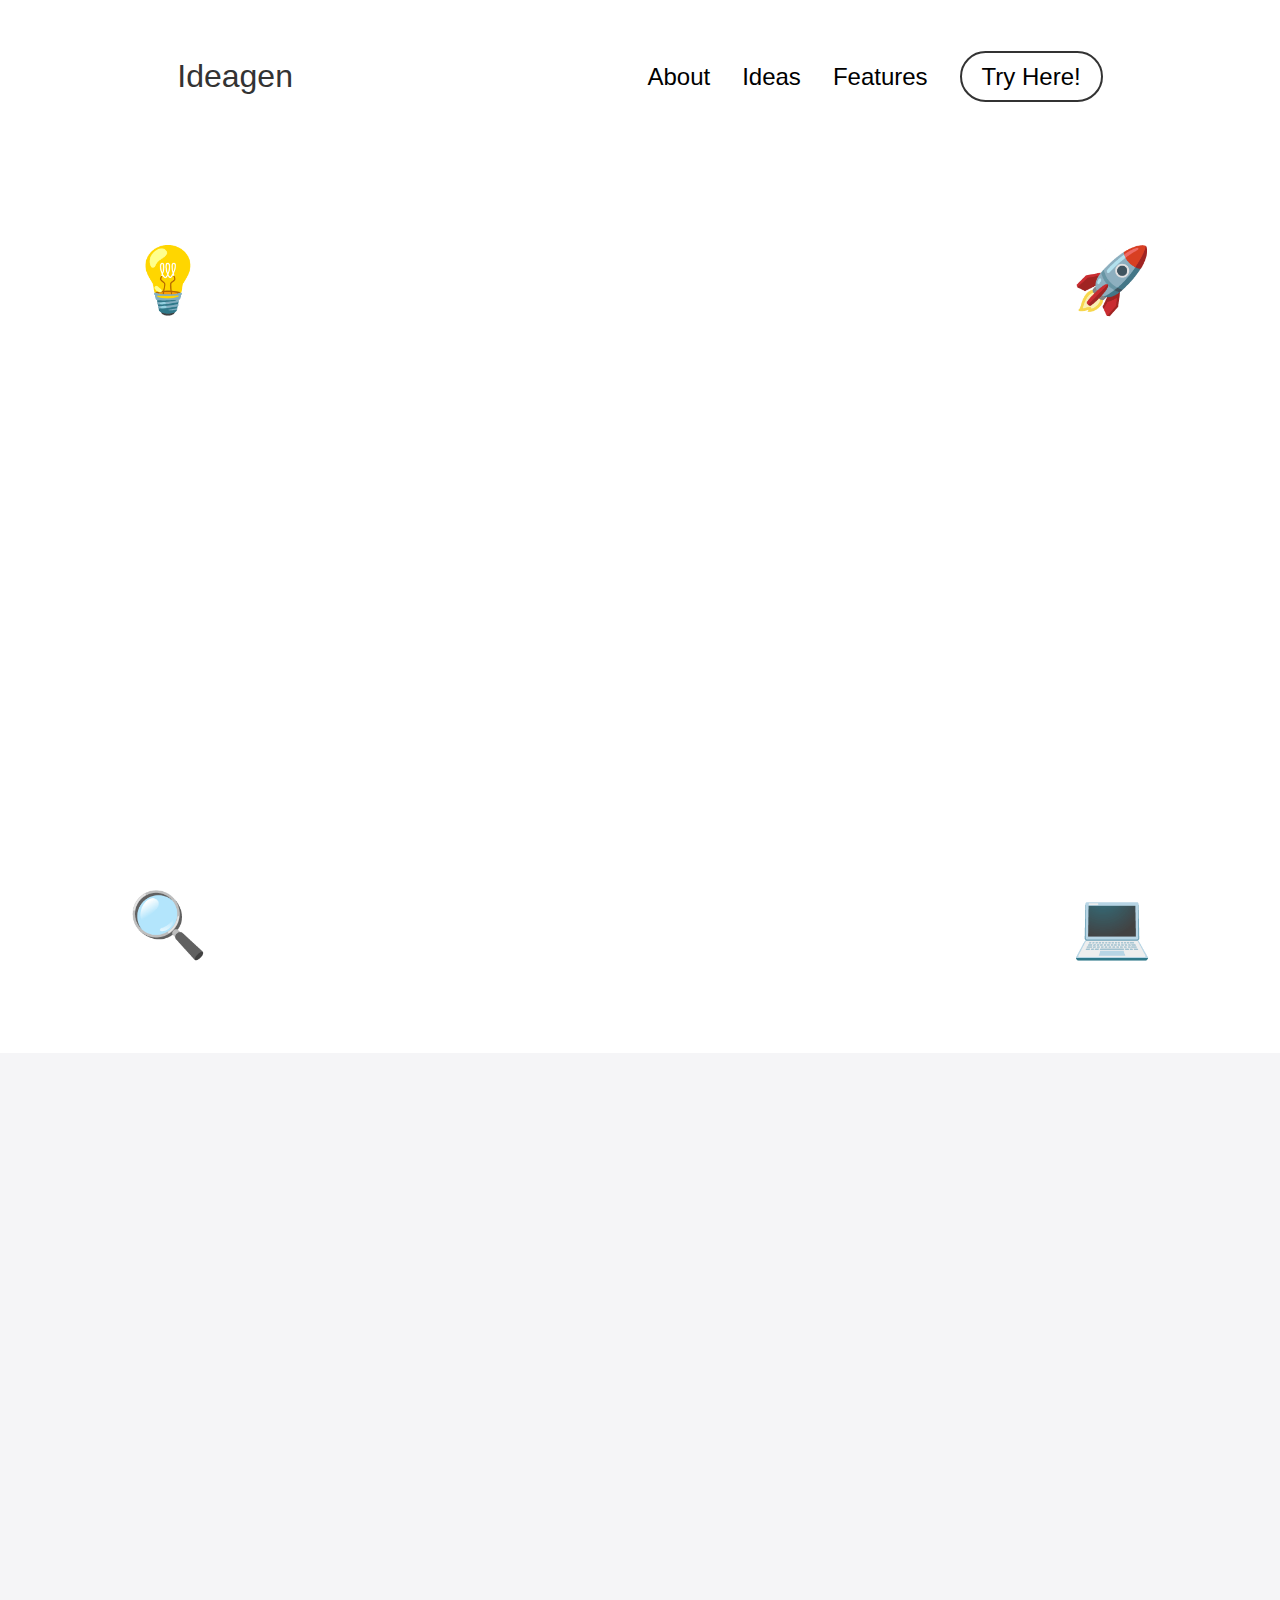
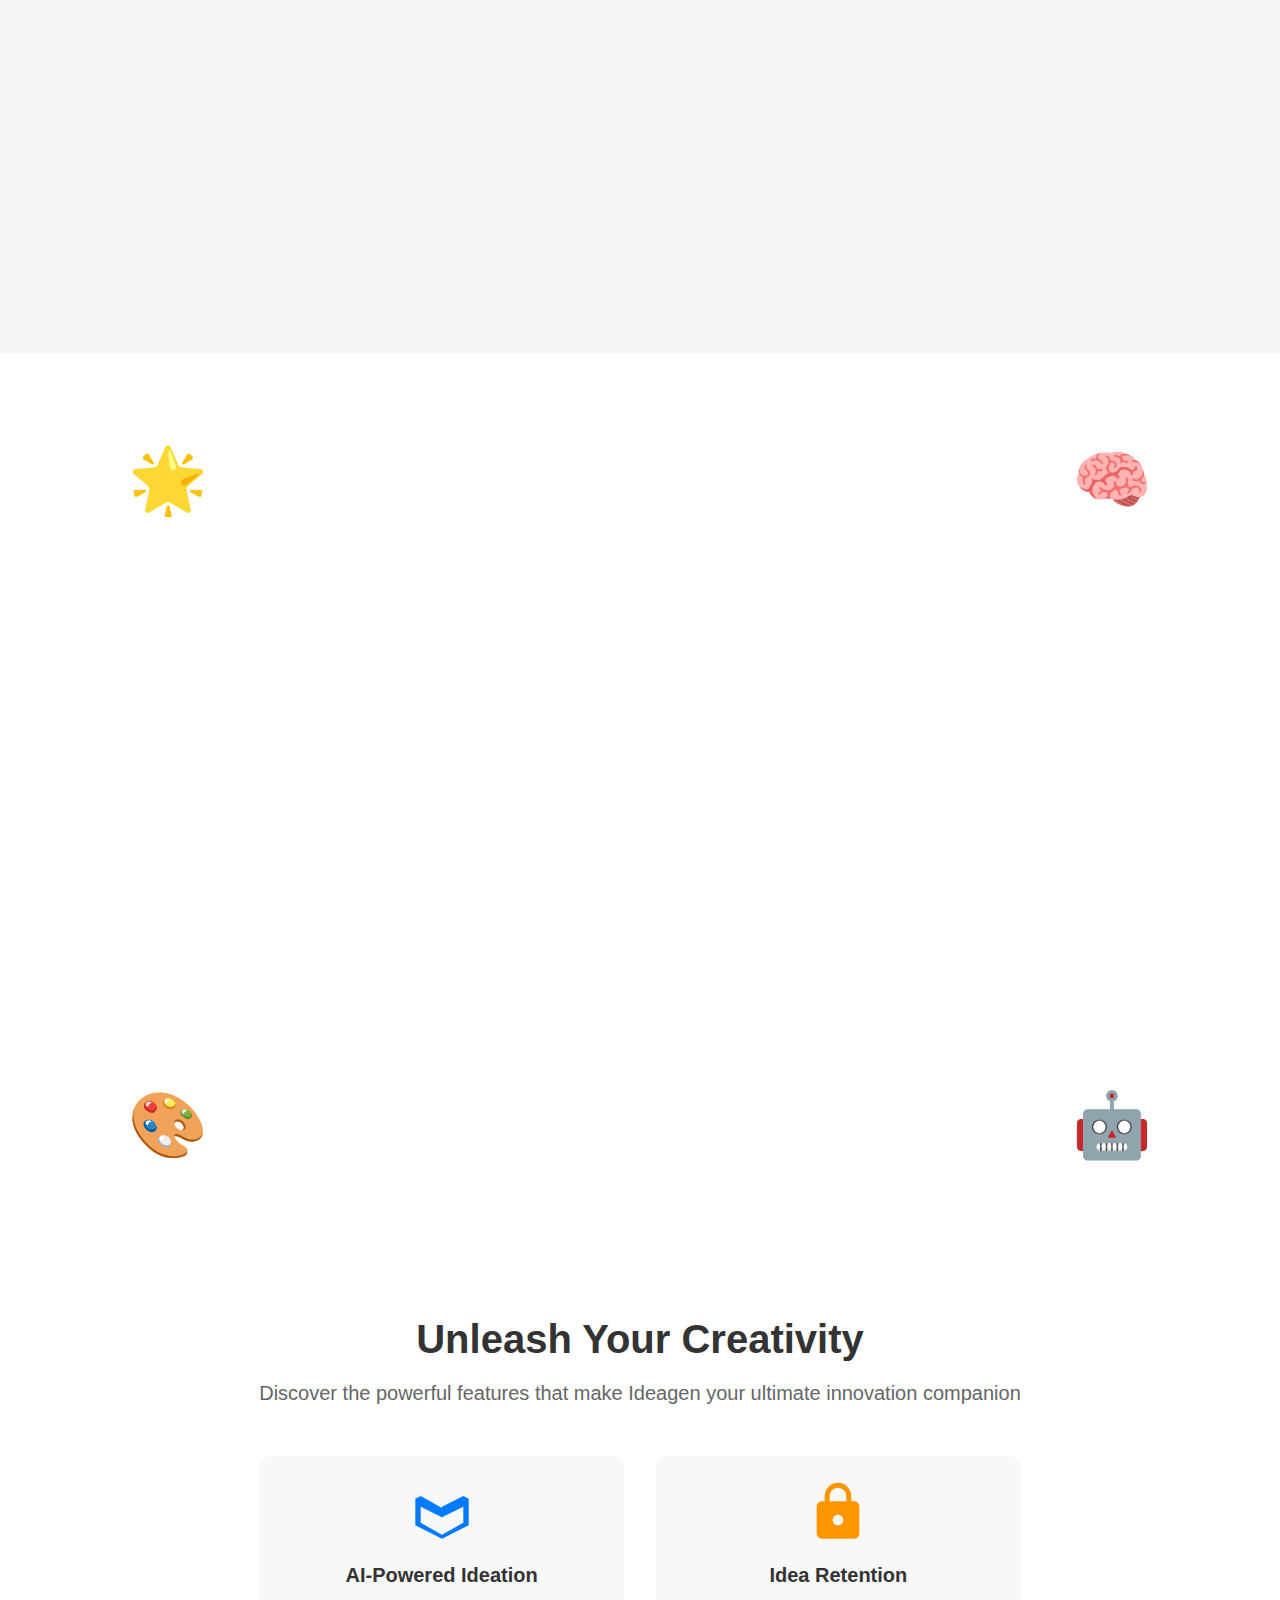
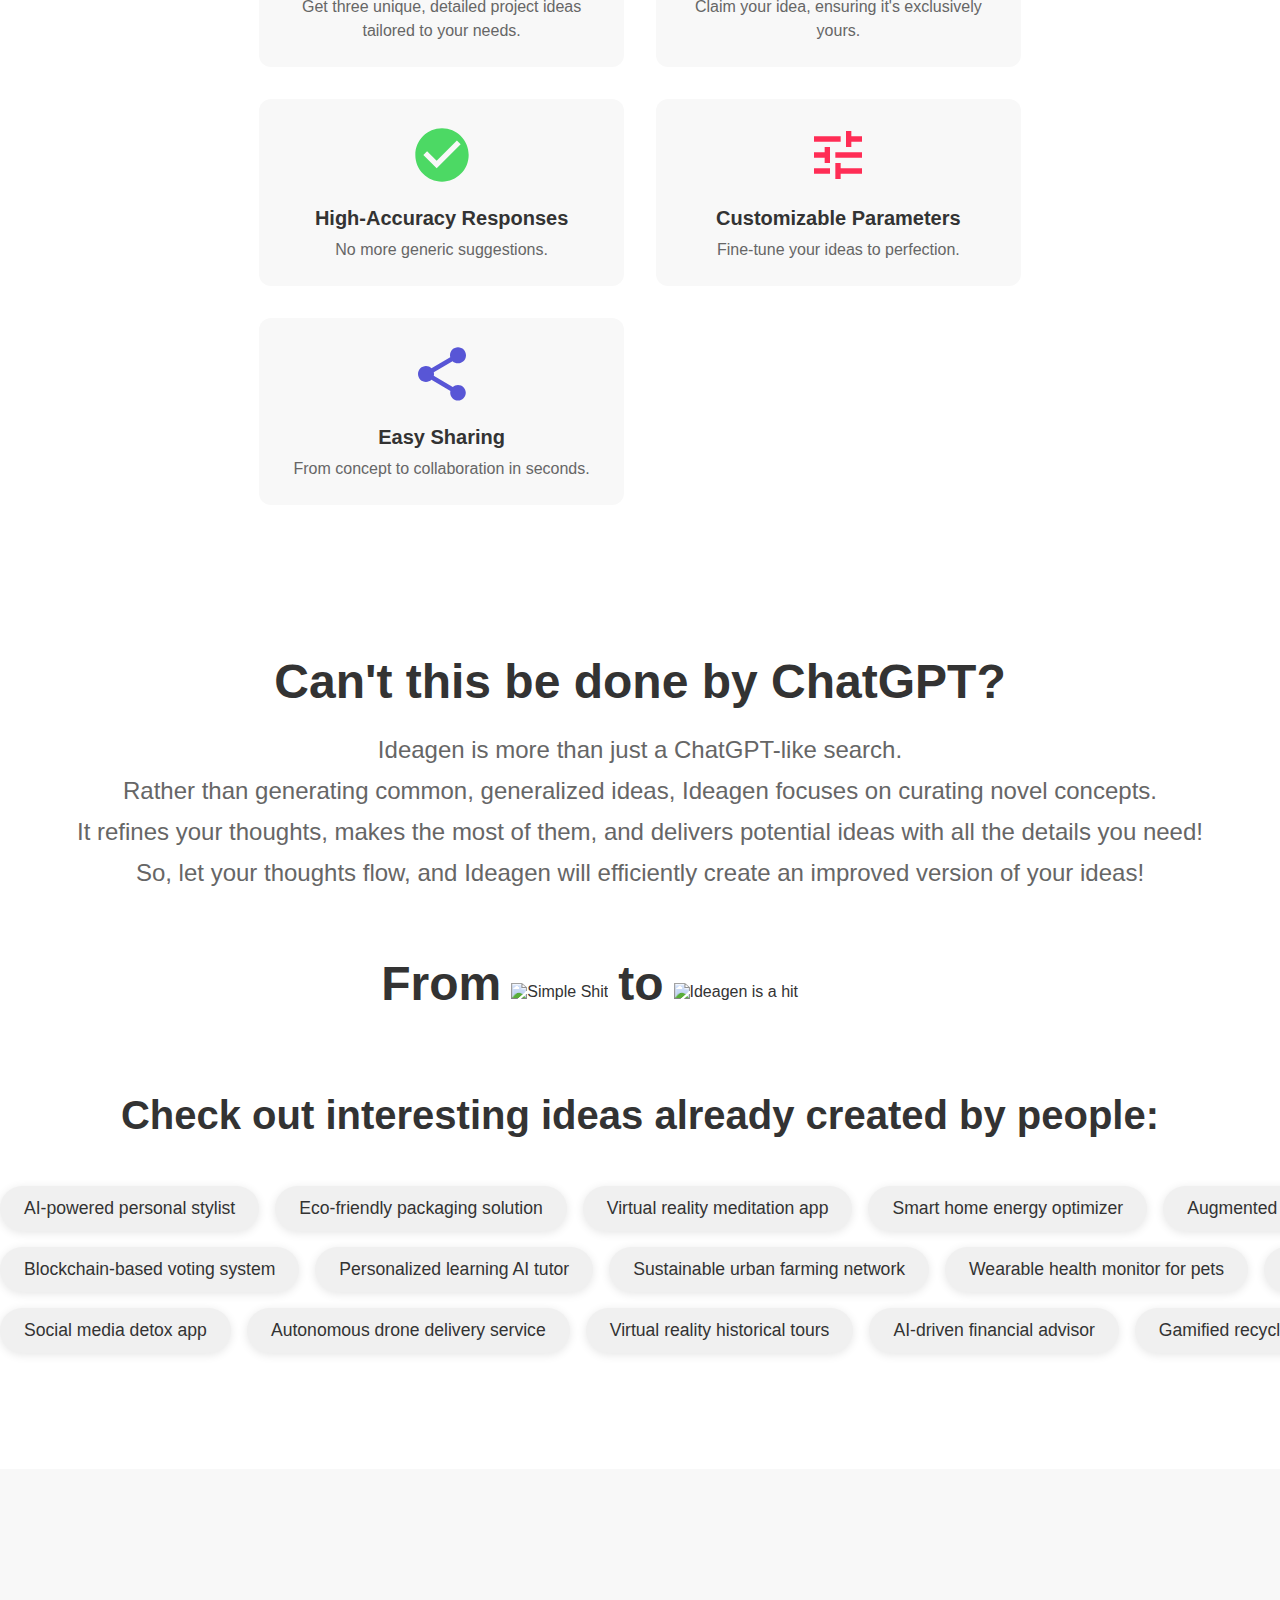
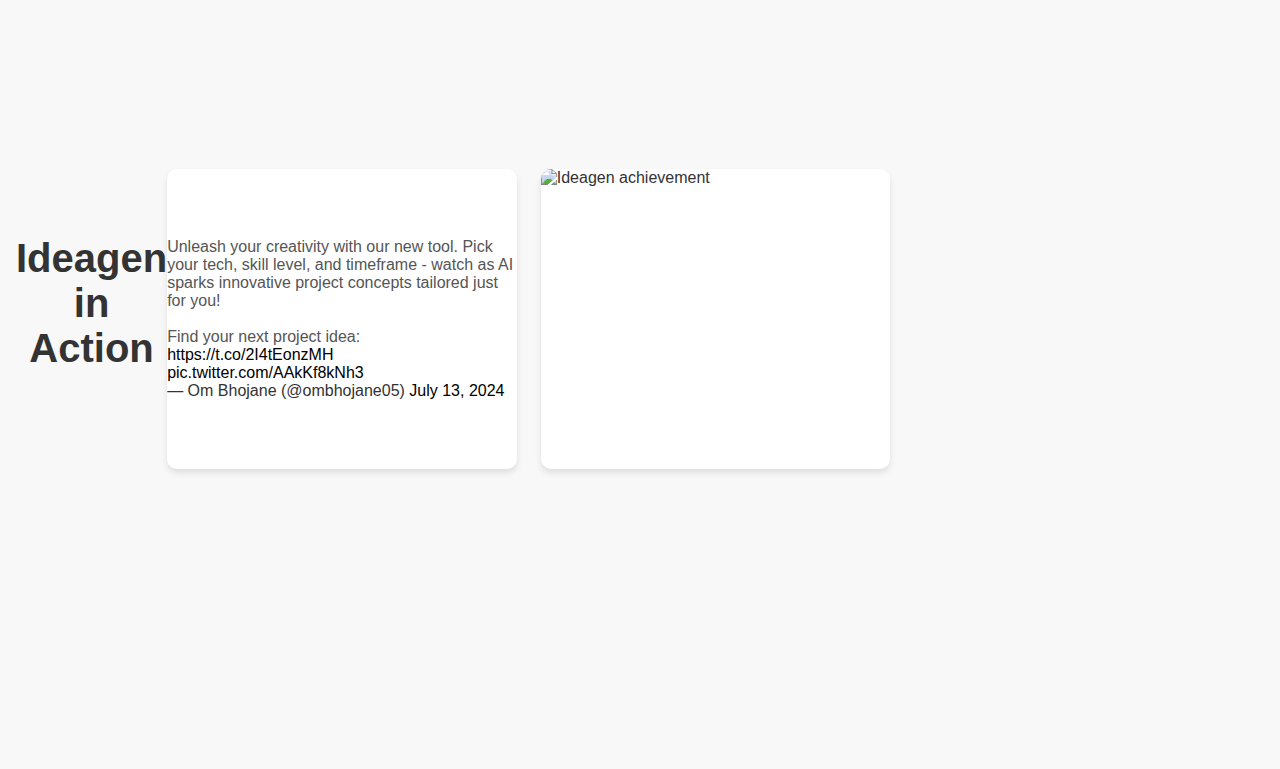
==== commit b60cb395: "vertex ai" ====
--- a/templates/index.html
+++ b/templates/index.html
@@ -5,8 +5,8 @@
     <meta http-equiv="X-UA-Compatible" content="IE=edge" />
     <meta name="viewport" content="width=device-width, initial-scale=1.0" />
     <title>Ideagen</title>
+    <link rel="stylesheet" href="/static/css/style.css"/>
     <link rel="stylesheet" href="/static/css/mediastyle.css" />
-    <link rel="stylesheet" href="/static/css/style.css" />
   </head>
   <body>
     <nav id="desktop-nav">
@@ -47,55 +47,46 @@
   </section>
   
   <section id="problem-statement">
-    <div class="problem-content-wrapper">
-        <h2 class="problem-title fade-in">The Challenge</h2>
-        <div class="problem-content fade-in">
-            <p class="problem-desc">Every year, thousands of tech students face the same struggle...</p>
-            
-            <div class="students-visual">
-                <div class="student pop-in">
-                    <svg class="student-icon" xmlns="http://www.w3.org/2000/svg" viewBox="0 0 24 24">
-                        <path d="M12 12c2.21 0 4-1.79 4-4s-1.79-4-4-4-4 1.79-4 4 1.79 4 4 4zm0 2c-2.67 0-8 1.34-8 4v2h16v-2c0-2.66-5.33-4-8-4z"/>
-                    </svg>
-                    <div class="thought-bubble">
-                        <span class="generic-idea">Generic Idea</span>
-                        <span class="checkmark">✓</span>
-                    </div>
-                </div>
-                <div class="student pop-in">
-                    <svg class="student-icon" xmlns="http://www.w3.org/2000/svg" viewBox="0 0 24 24">
-                        <path d="M12 12c2.21 0 4-1.79 4-4s-1.79-4-4-4-4 1.79-4 4 1.79 4 4 4zm0 2c-2.67 0-8 1.34-8 4v2h16v-2c0-2.66-5.33-4-8-4z"/>
-                    </svg>
-                    <div class="thought-bubble">
-                        <span class="generic-idea">Generic Idea</span>
-                        <span class="checkmark">✓</span>
-                    </div>
-                </div>
-                <div class="student pop-in">
-                    <svg class="student-icon" xmlns="http://www.w3.org/2000/svg" viewBox="0 0 24 24">
-                        <path d="M12 12c2.21 0 4-1.79 4-4s-1.79-4-4-4-4 1.79-4 4 1.79 4 4 4zm0 2c-2.67 0-8 1.34-8 4v2h16v-2c0-2.66-5.33-4-8-4z"/>
-                    </svg>
-                    <div class="thought-bubble">
-                        <span class="generic-idea">Generic Idea</span>
-                        <span class="checkmark">✓</span>
-                    </div>
-                </div>
-                <div class="student pop-in">
-                  <svg class="student-icon" xmlns="http://www.w3.org/2000/svg" viewBox="0 0 24 24">
-                      <path d="M12 12c2.21 0 4-1.79 4-4s-1.79-4-4-4-4 1.79-4 4 1.79 4 4 4zm0 2c-2.67 0-8 1.34-8 4v2h16v-2c0-2.66-5.33-4-8-4z"/>
-                  </svg>
-                  <div class="thought-bubble">
-                      <span class="generic-idea">Generic Idea</span>
-                      <span class="checkmark">✓</span>
+      <div class="problem-content-wrapper">
+          <h2 class="problem-title fade-in">The Challenge</h2>
+          <div class="problem-content fade-in">
+              <p class="problem-desc">Every year, thousands of tech students face the same struggle...</p>
+              
+              <div class="students-visual">
+                  <div class="student pop-in">
+                      <svg class="student-icon" xmlns="http://www.w3.org/2000/svg" viewBox="0 0 24 24">
+                          <path d="M12 12c2.21 0 4-1.79 4-4s-1.79-4-4-4-4 1.79-4 4 1.79 4 4 4zm0 2c-2.67 0-8 1.34-8 4v2h16v-2c0-2.66-5.33-4-8-4z"/>
+                      </svg>
+                      <div class="thought-bubble">
+                          <span class="generic-idea">Generic Idea</span>
+                          <span class="checkmark">✓</span>
+                      </div>
+                  </div>
+                  <div class="student pop-in">
+                      <svg class="student-icon" xmlns="http://www.w3.org/2000/svg" viewBox="0 0 24 24">
+                          <path d="M12 12c2.21 0 4-1.79 4-4s-1.79-4-4-4-4 1.79-4 4 1.79 4 4 4zm0 2c-2.67 0-8 1.34-8 4v2h16v-2c0-2.66-5.33-4-8-4z"/>
+                      </svg>
+                      <div class="thought-bubble">
+                          <span class="generic-idea">Generic Idea</span>
+                          <span class="checkmark">✓</span>
+                      </div>
+                  </div>
+                  <div class="student pop-in">
+                      <svg class="student-icon" xmlns="http://www.w3.org/2000/svg" viewBox="0 0 24 24">
+                          <path d="M12 12c2.21 0 4-1.79 4-4s-1.79-4-4-4-4 1.79-4 4 1.79 4 4 4zm0 2c-2.67 0-8 1.34-8 4v2h16v-2c0-2.66-5.33-4-8-4z"/>
+                      </svg>
+                      <div class="thought-bubble">
+                          <span class="generic-idea">Generic Idea</span>
+                          <span class="checkmark">✓</span>
+                      </div>
                   </div>
               </div>
-            </div>
-            <p class="problem-result fade-in">The result? Repetitive projects. Missed opportunities. Unfulfilled potential.</p>
-        </div>
-    </div>
-    <div class="problem-image-space">
-    </div>
-</section>
+              <p class="problem-result fade-in">The result? Repetitive projects. Missed opportunities. Unfulfilled potential.</p>
+          </div>
+      </div>
+      <div class="problem-image-space">
+       </div>
+  </section>
 
   <section id="ideagen-reveal">
     <div class="reveal-content">
@@ -247,6 +238,12 @@
       <blockquote class="twitter-tweet">
         <p lang="en" dir="ltr">Unleash your creativity with our new tool. Pick your tech, skill level, and timeframe - watch as AI sparks innovative project concepts tailored just for you!<br><br>Find your next project idea: <a href="https://t.co/2I4tEonzMH">https://t.co/2I4tEonzMH</a> <a href="https://t.co/AAkKf8kNh3">pic.twitter.com/AAkKf8kNh3</a></p>&mdash; Om Bhojane (@ombhojane05) <a href="https://twitter.com/ombhojane05/status/1812144403382698439?ref_src=twsrc%5Etfw">July 13, 2024</a>
       </blockquote>
+    </div>
+    <div class="gallery-item image">
+      <img src="/static/assets/omprofile.png" alt="Ideagen achievement">
+      <div class="overlay">
+        <p>Celebrating our latest milestone!</p>
+      </div>
     </div>
     
     <!-- Add more gallery items as needed -->
--- a/static/css/style.css
+++ b/static/css/style.css
@@ -147,6 +147,8 @@
 }
 
 
+
+
 body, html {
   margin: 0;
   padding: 0;
@@ -167,8 +169,17 @@
 }
 
 
+
+
 /* Hero Section */
 /* Hero Section */
+/* Base styles */
+body {
+  font-family: Arial, sans-serif;
+  margin: 0;
+  padding: 0;
+  font-size: 16px;
+}
 
 /* Hero Section */
 #hero {
@@ -236,7 +247,6 @@
   padding: 5rem 10%;
   display: flex;
   justify-content: space-between;
-  align-items: center;
 }
 
 .problem-content-wrapper {
@@ -309,20 +319,16 @@
 
 .problem-image-space {
   width: 40%;
-  height: 100%;
-  display: flex;
-  justify-content: center;
-  align-items: center;
-}
-
-.problem-image {
-  max-width: 100%;
-  max-height: 100%;
-  object-fit: contain;
-  border-radius: 10px;
+  /* Add styles for the image space if needed */
 }
 
 /* Animations */
+@keyframes float {
+  0% { transform: translateY(0px); }
+  50% { transform: translateY(-20px); }
+  100% { transform: translateY(0px); }
+}
+
 @keyframes fadeInUp {
   to {
       opacity: 1;
@@ -361,6 +367,18 @@
 
 /* Media Queries for responsiveness */
 @media screen and (max-width: 768px) {
+  .hero-title {
+      font-size: 2rem;
+  }
+
+  .hero-subtitle {
+      font-size: 1.2rem;
+  }
+
+  .sticker {
+      font-size: 2rem;
+  }
+
   #problem-statement {
       flex-direction: column;
       padding: 3rem 1rem;
@@ -384,34 +402,18 @@
 
   .problem-image-space {
       width: 100%;
-      height: auto;
+      height: 200px;
       margin-top: 2rem;
-      
-  }
-
-  .problem-image {
-      max-width: 100%;
-      height: auto;
-      border-radius: 10px;
-  }
-
-  .student-icon {
-      width: 40px;
-      height: 40px;
-  }
-}
-
-@media screen and (min-width: 769px) and (max-width: 1024px) {
-  .problem-title {
+  }
+}
+
+@media screen and (min-width: 1024px) {
+  .hero-title {
+      font-size: 4vw;
+  }
+
+  .hero-subtitle {
       font-size: 2.5vw;
-  }
-
-  .problem-desc, .problem-result {
-      font-size: 1.5vw;
-  }
-
-  .thought-bubble {
-      font-size: 0.7vw;
   }
 }
 
@@ -1012,4 +1014,4 @@
   .overlay p {
     font-size: 0.9rem;
   }
-}
+}